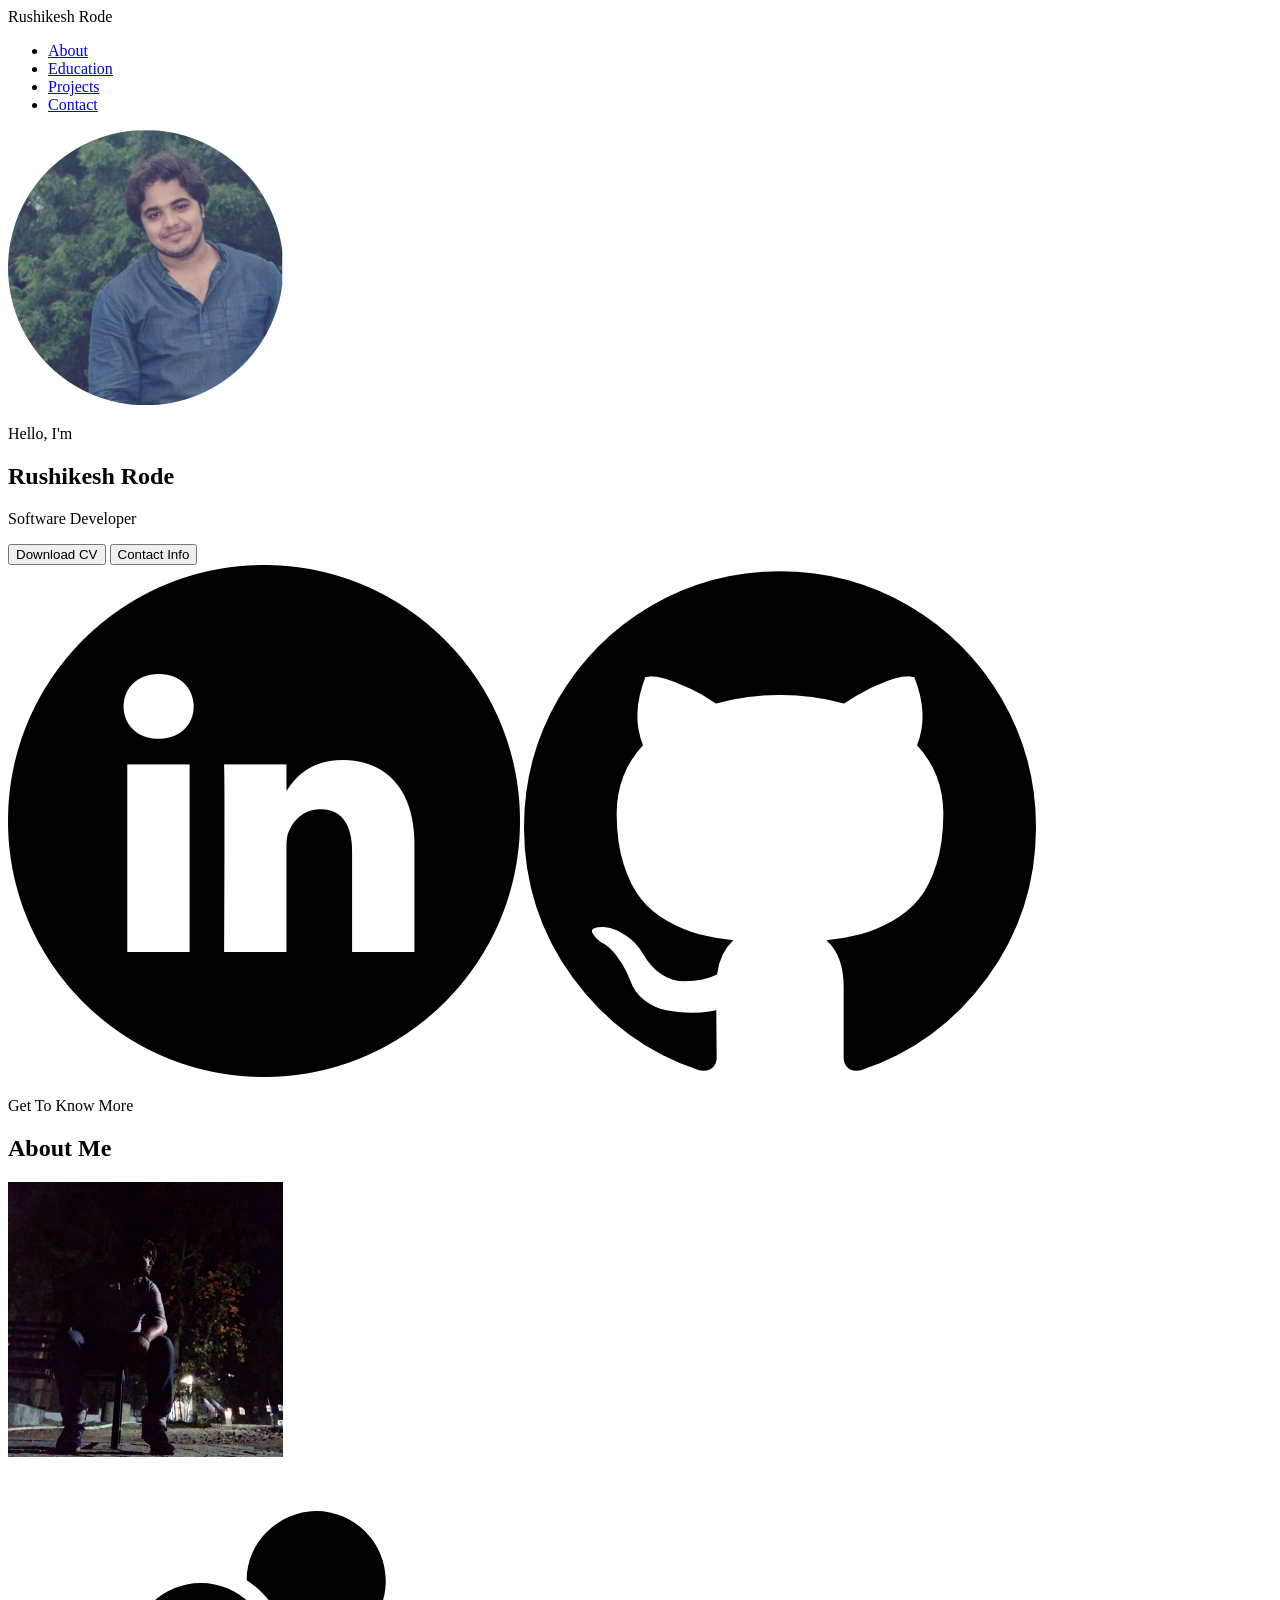
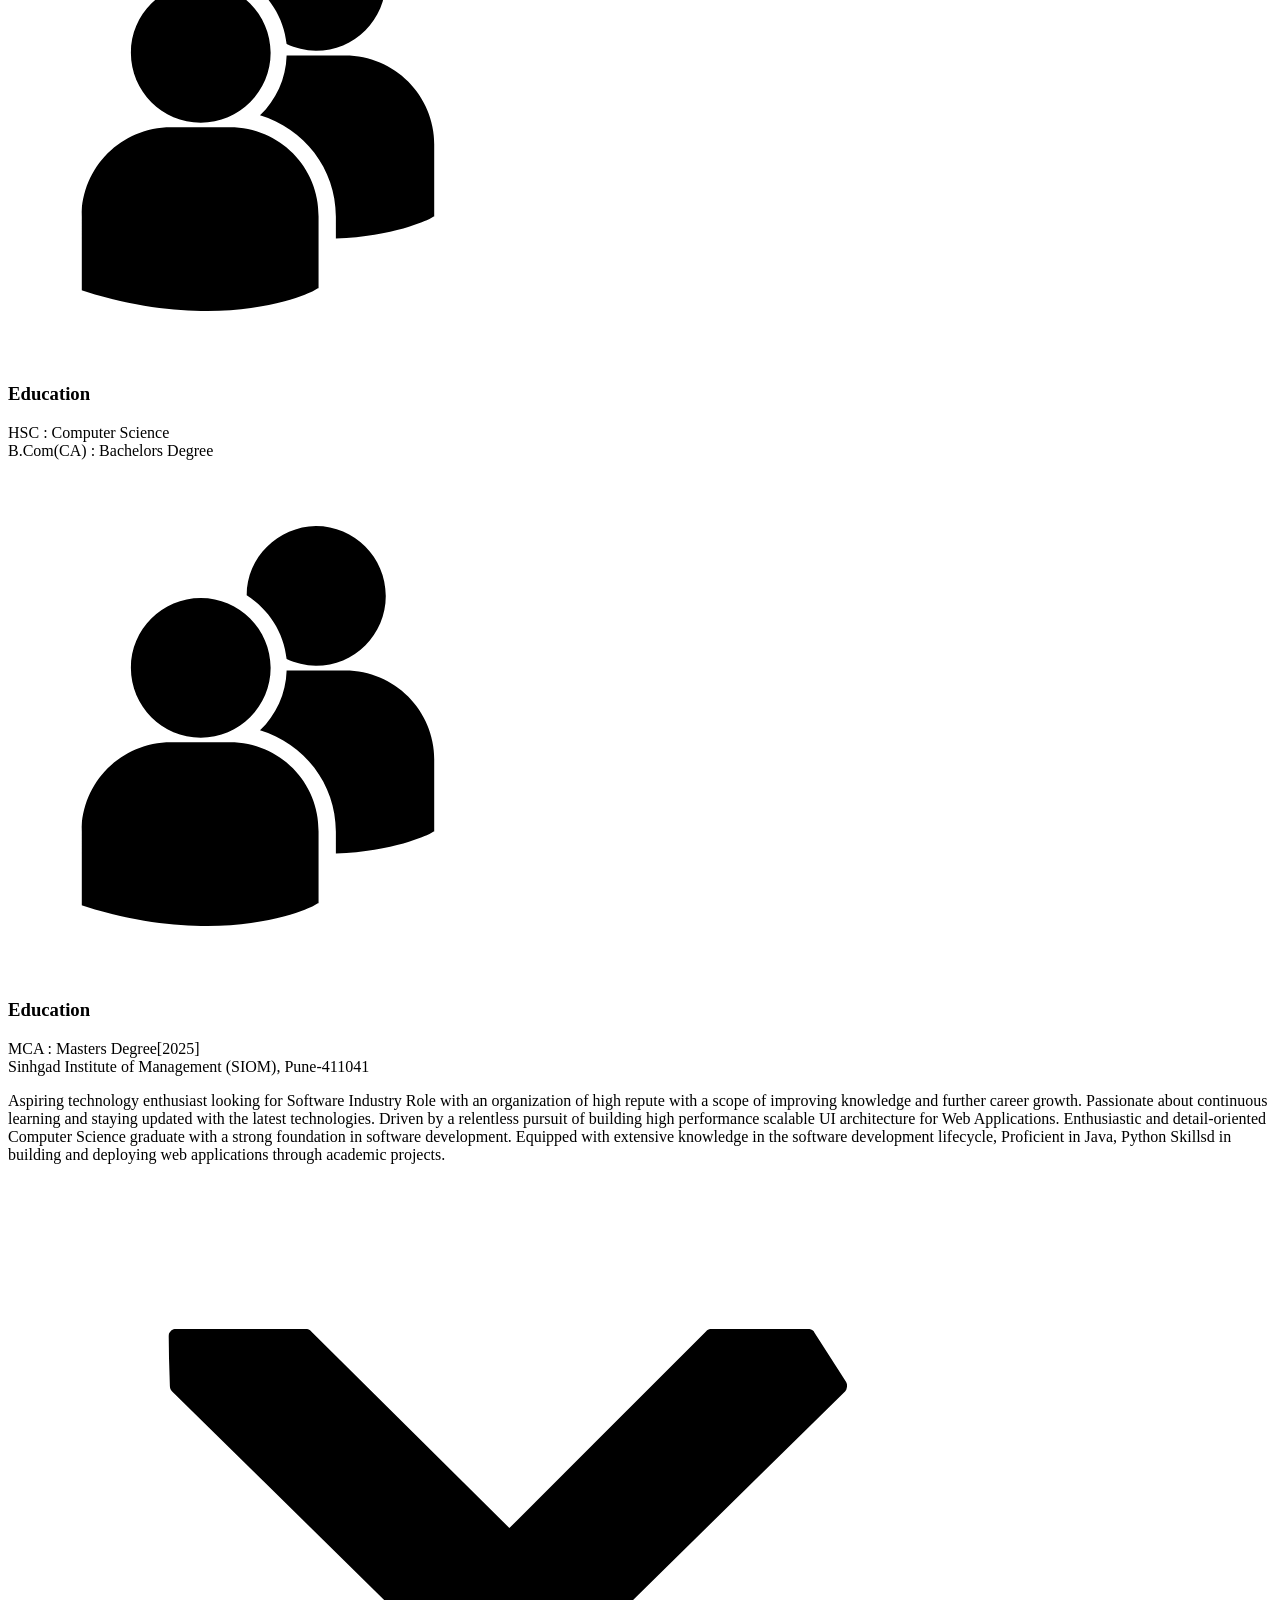
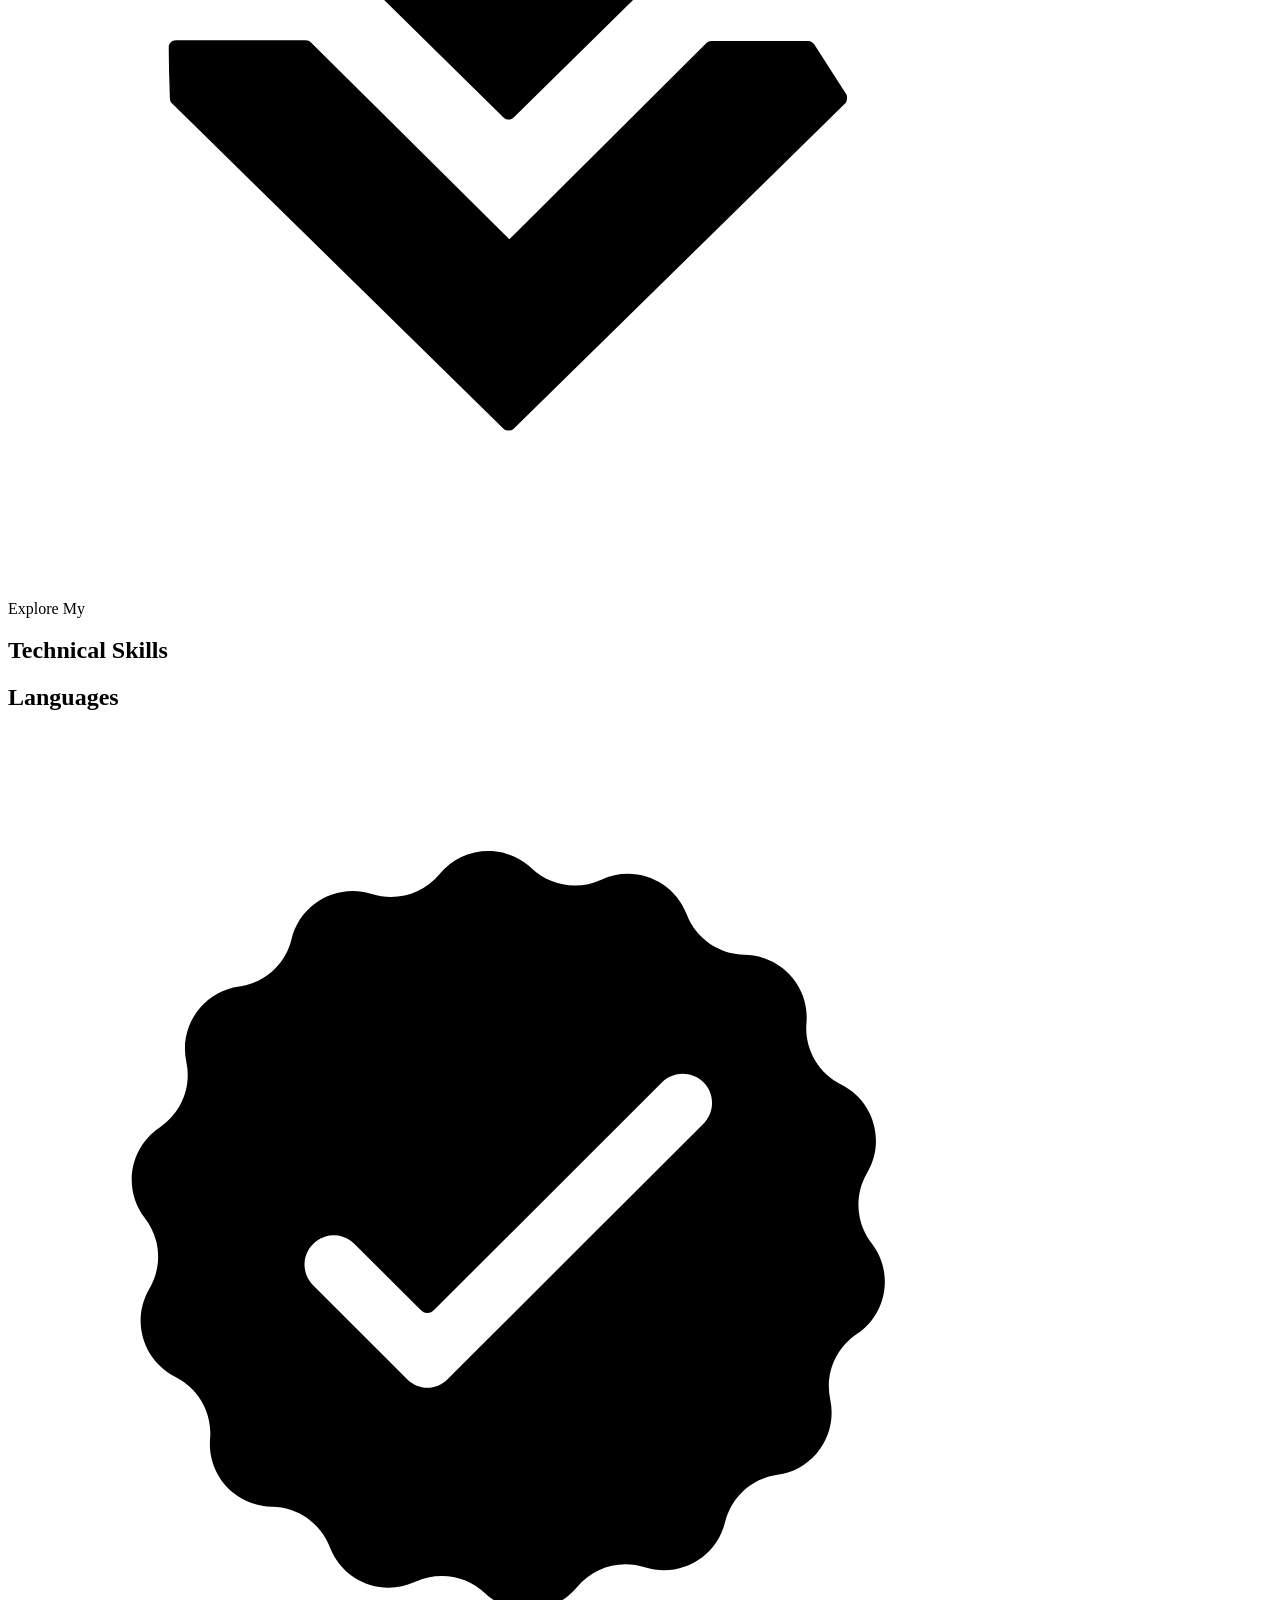
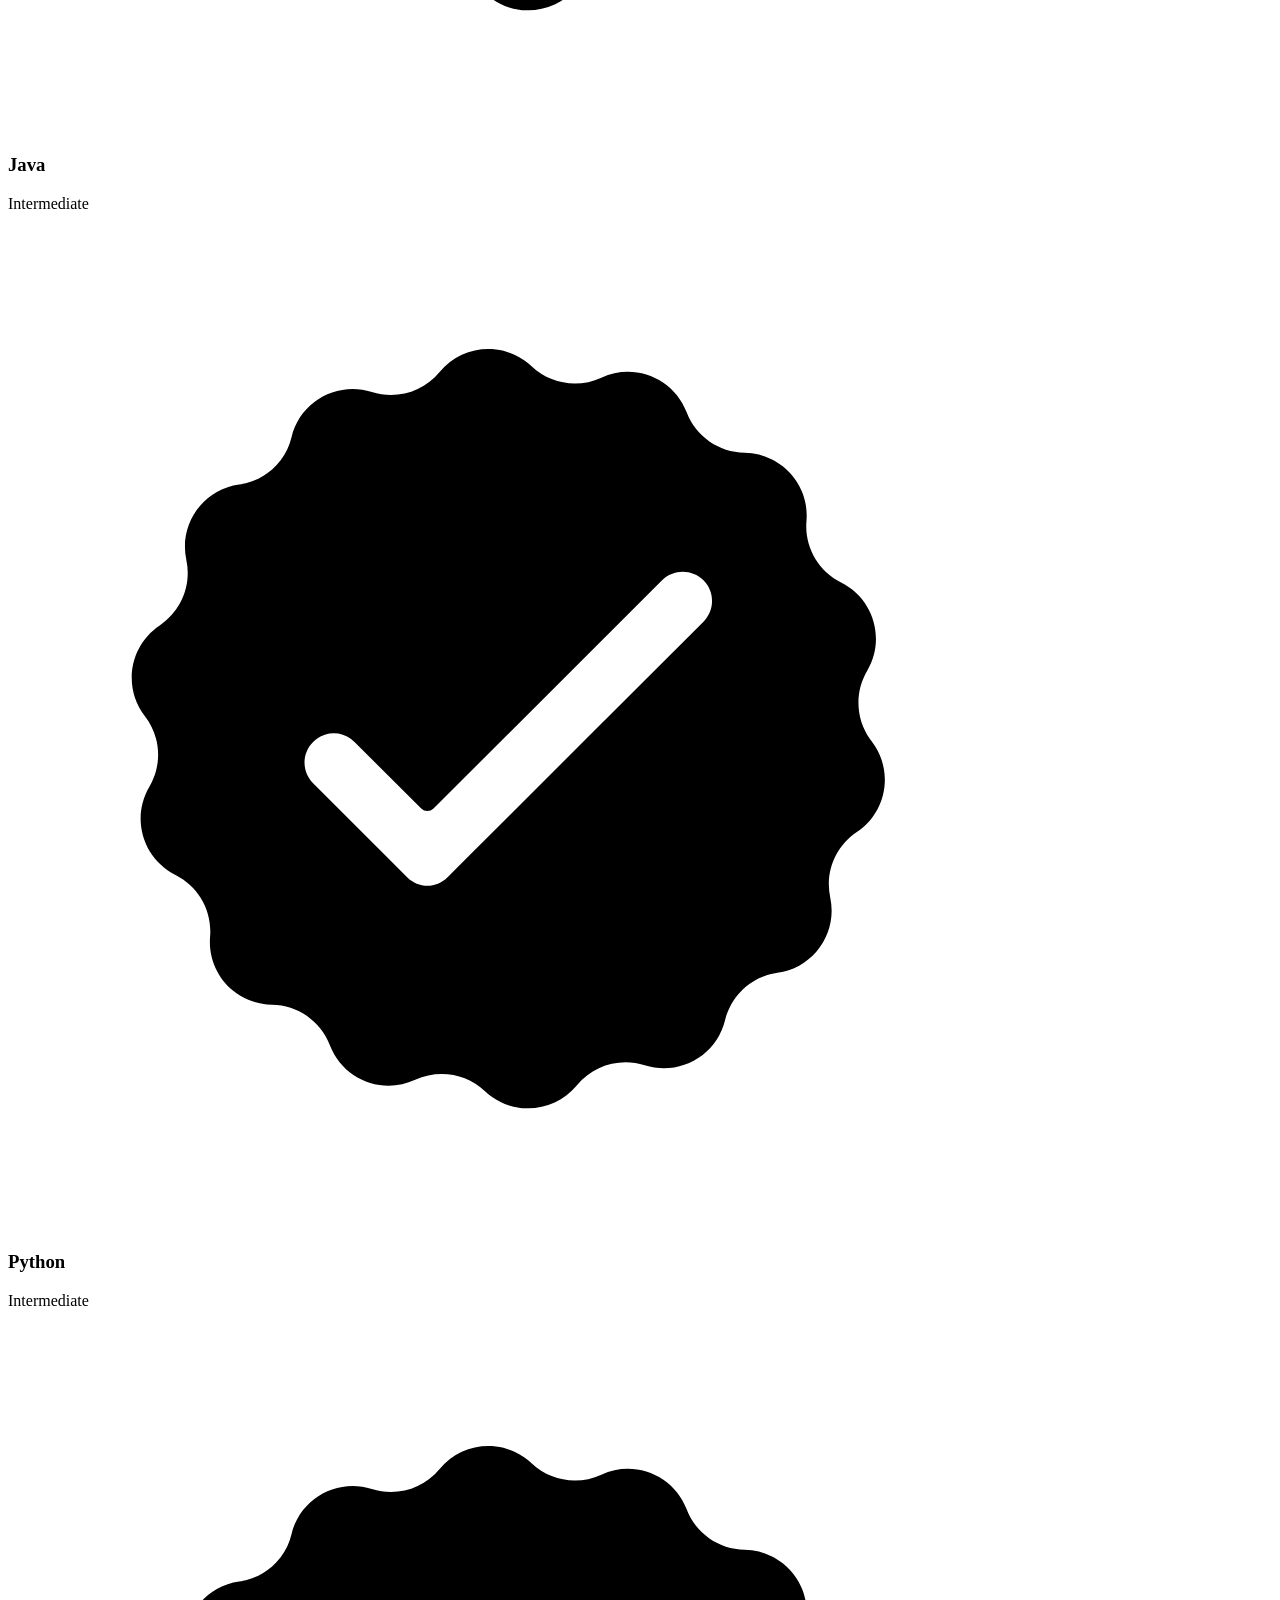
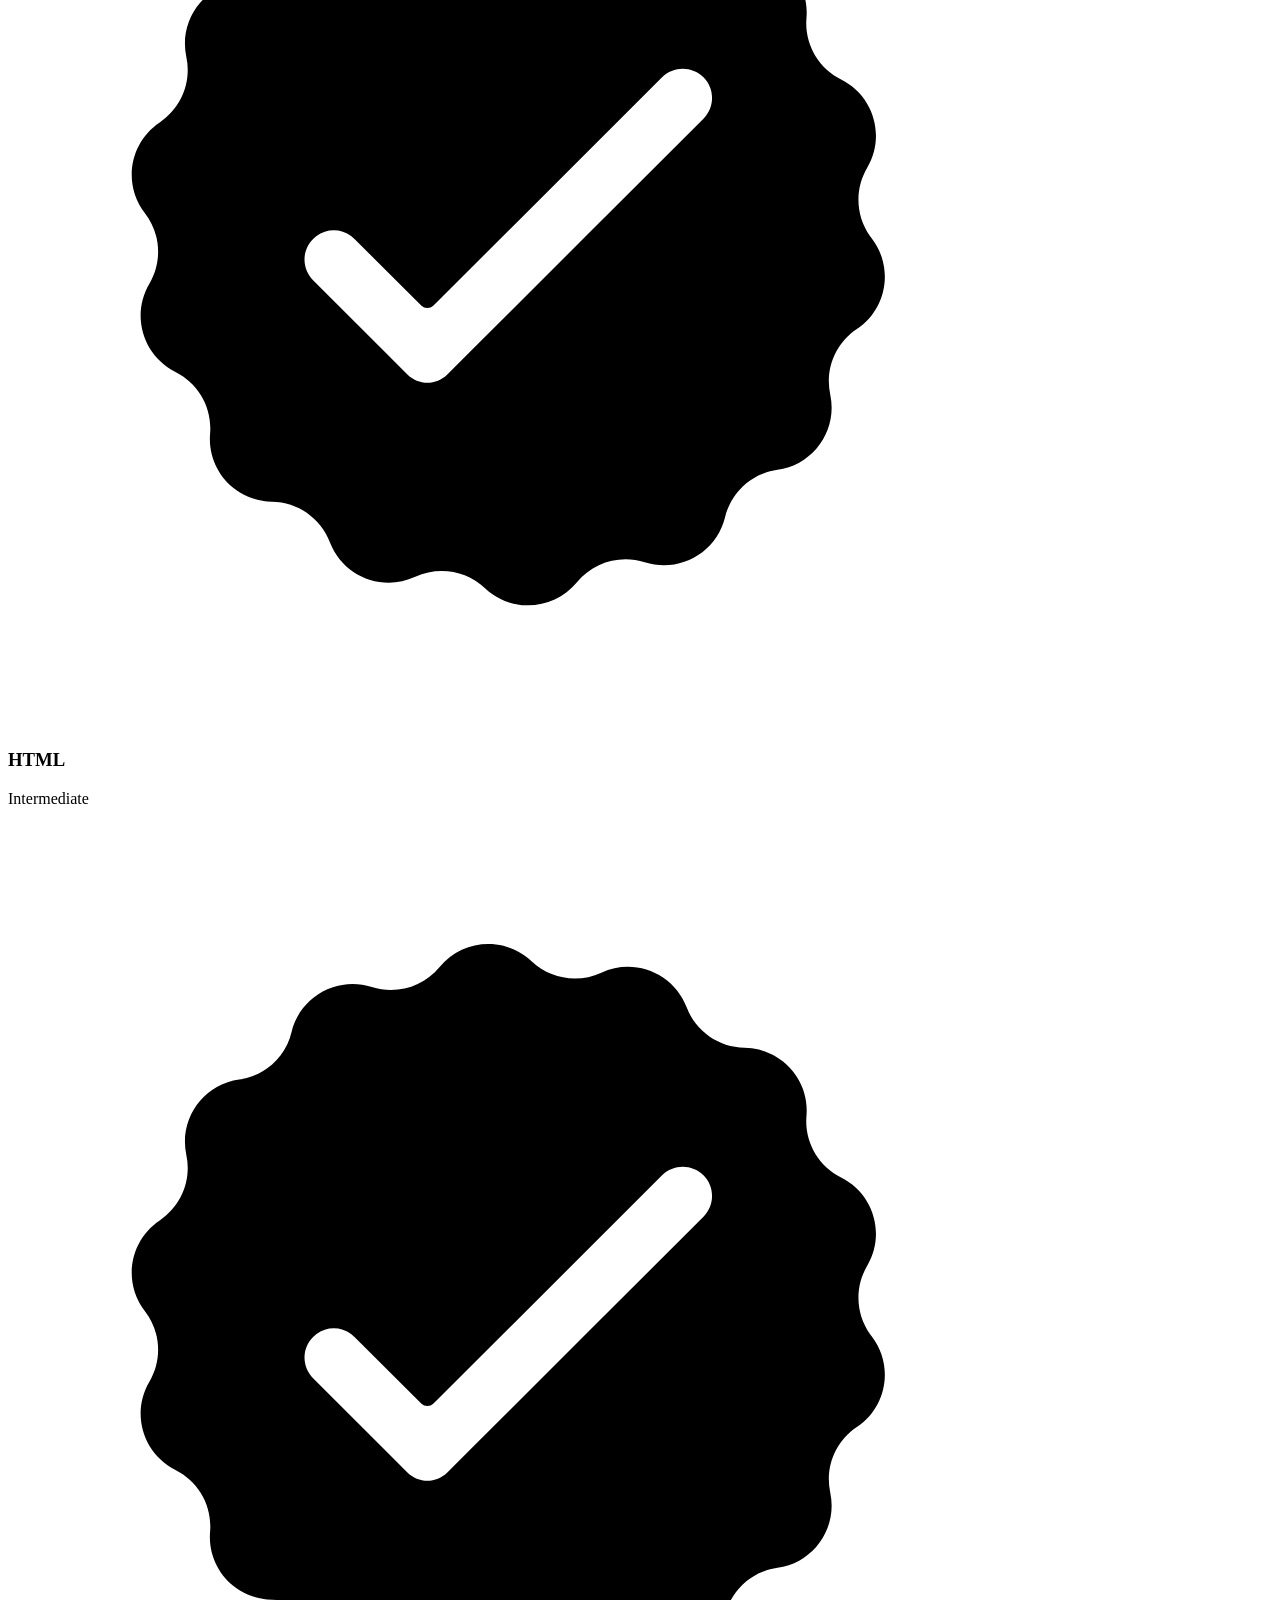
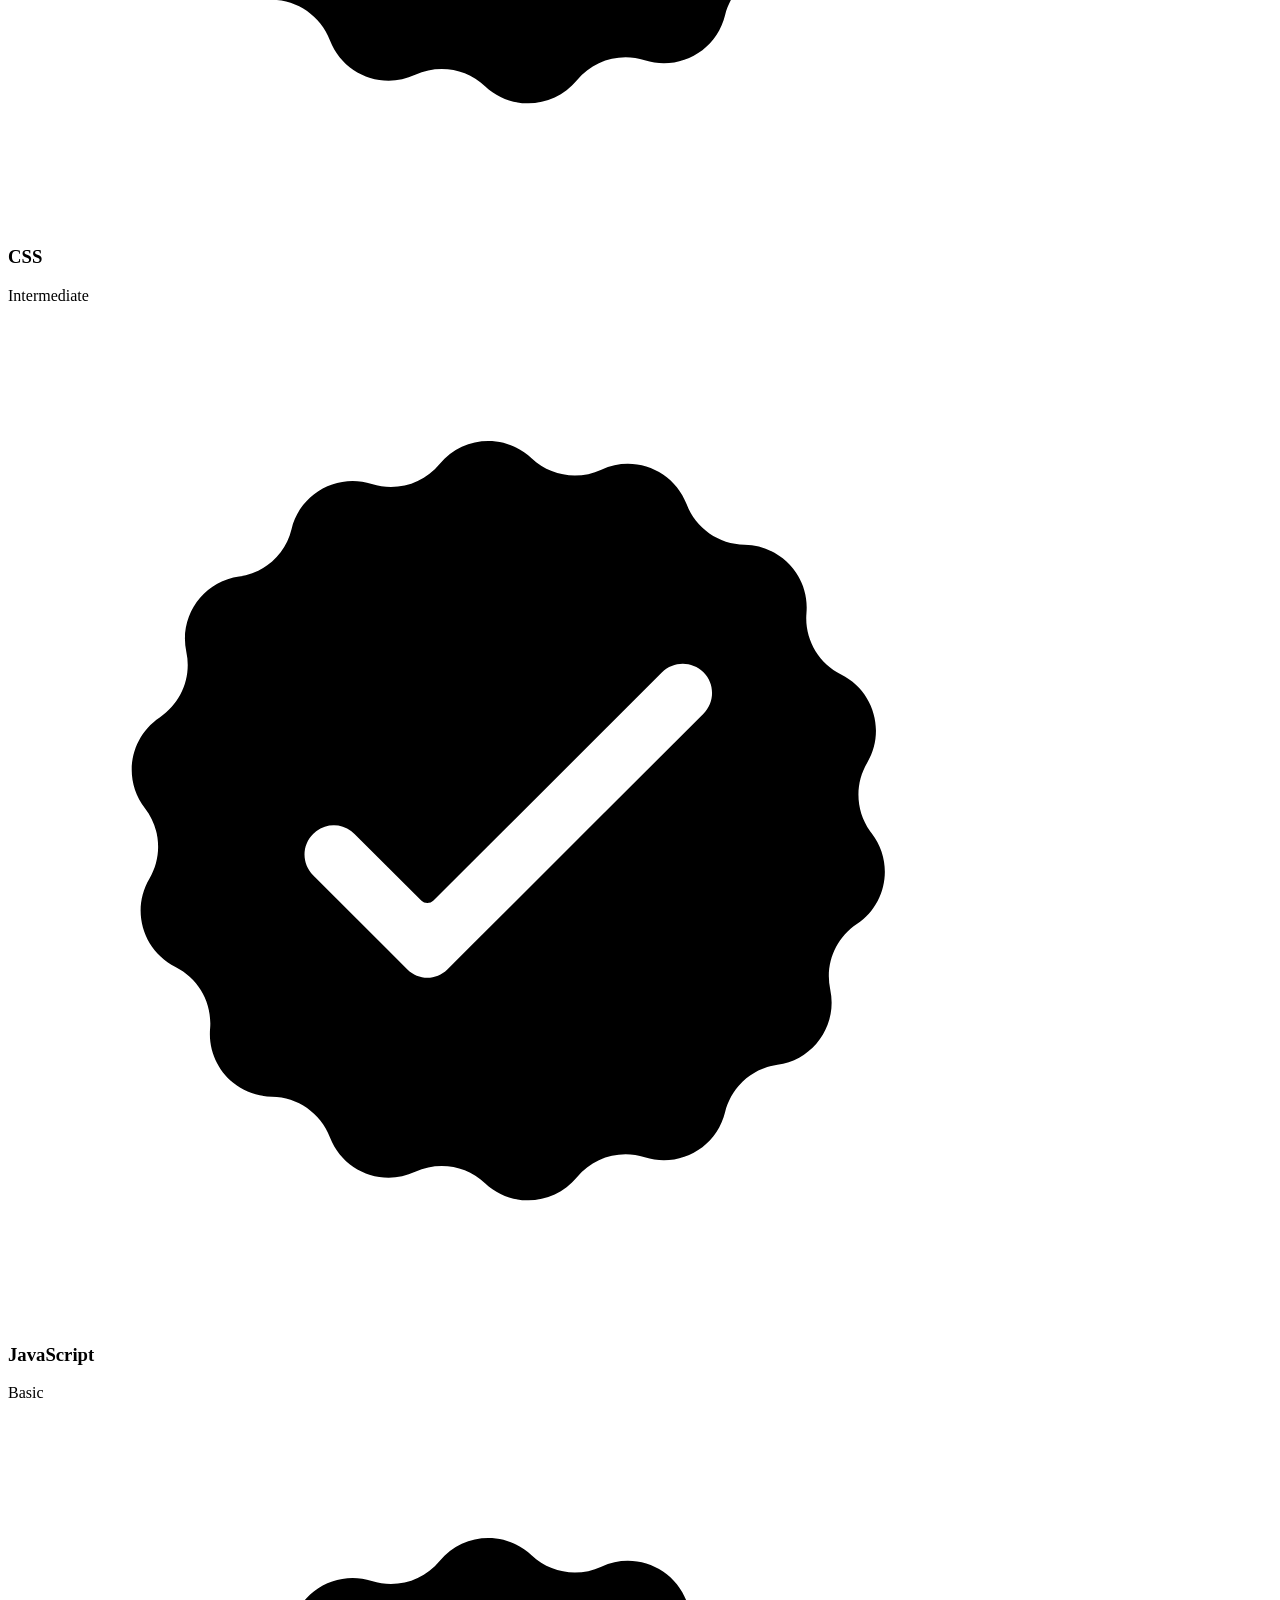
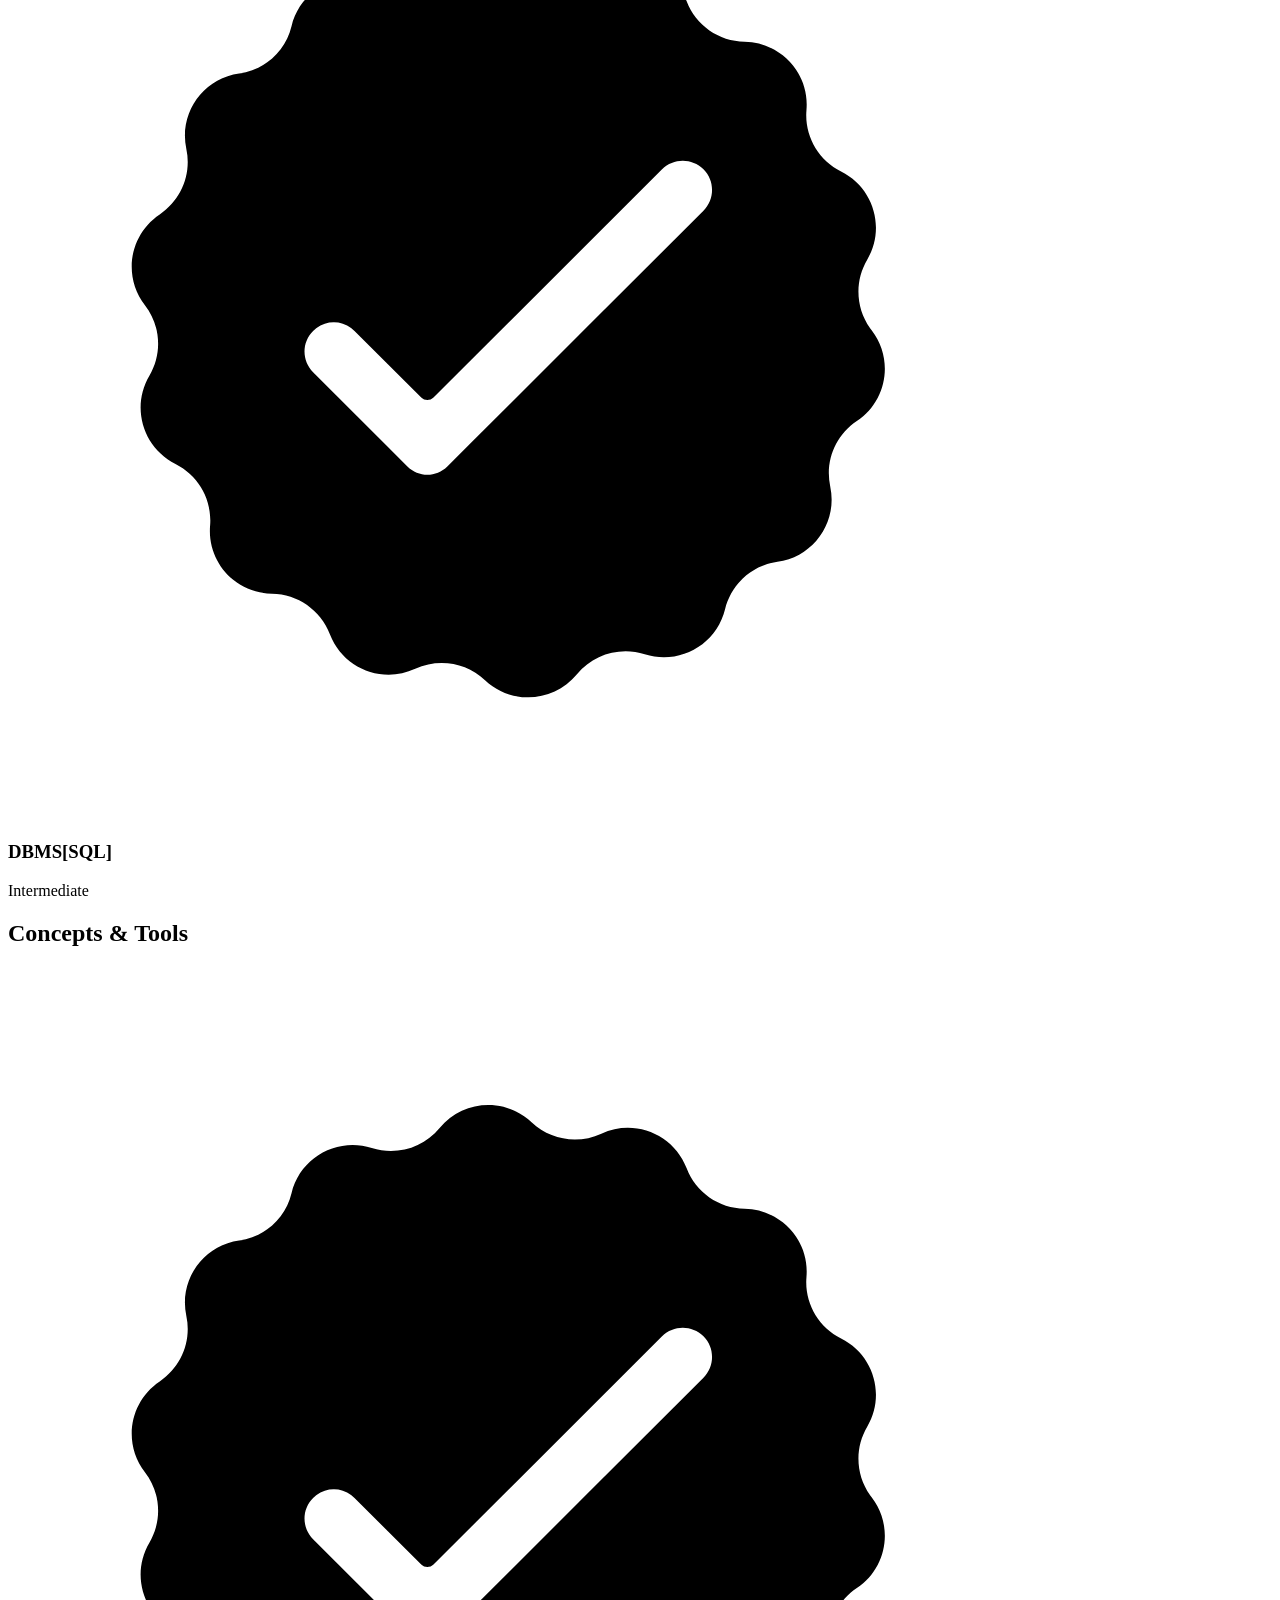
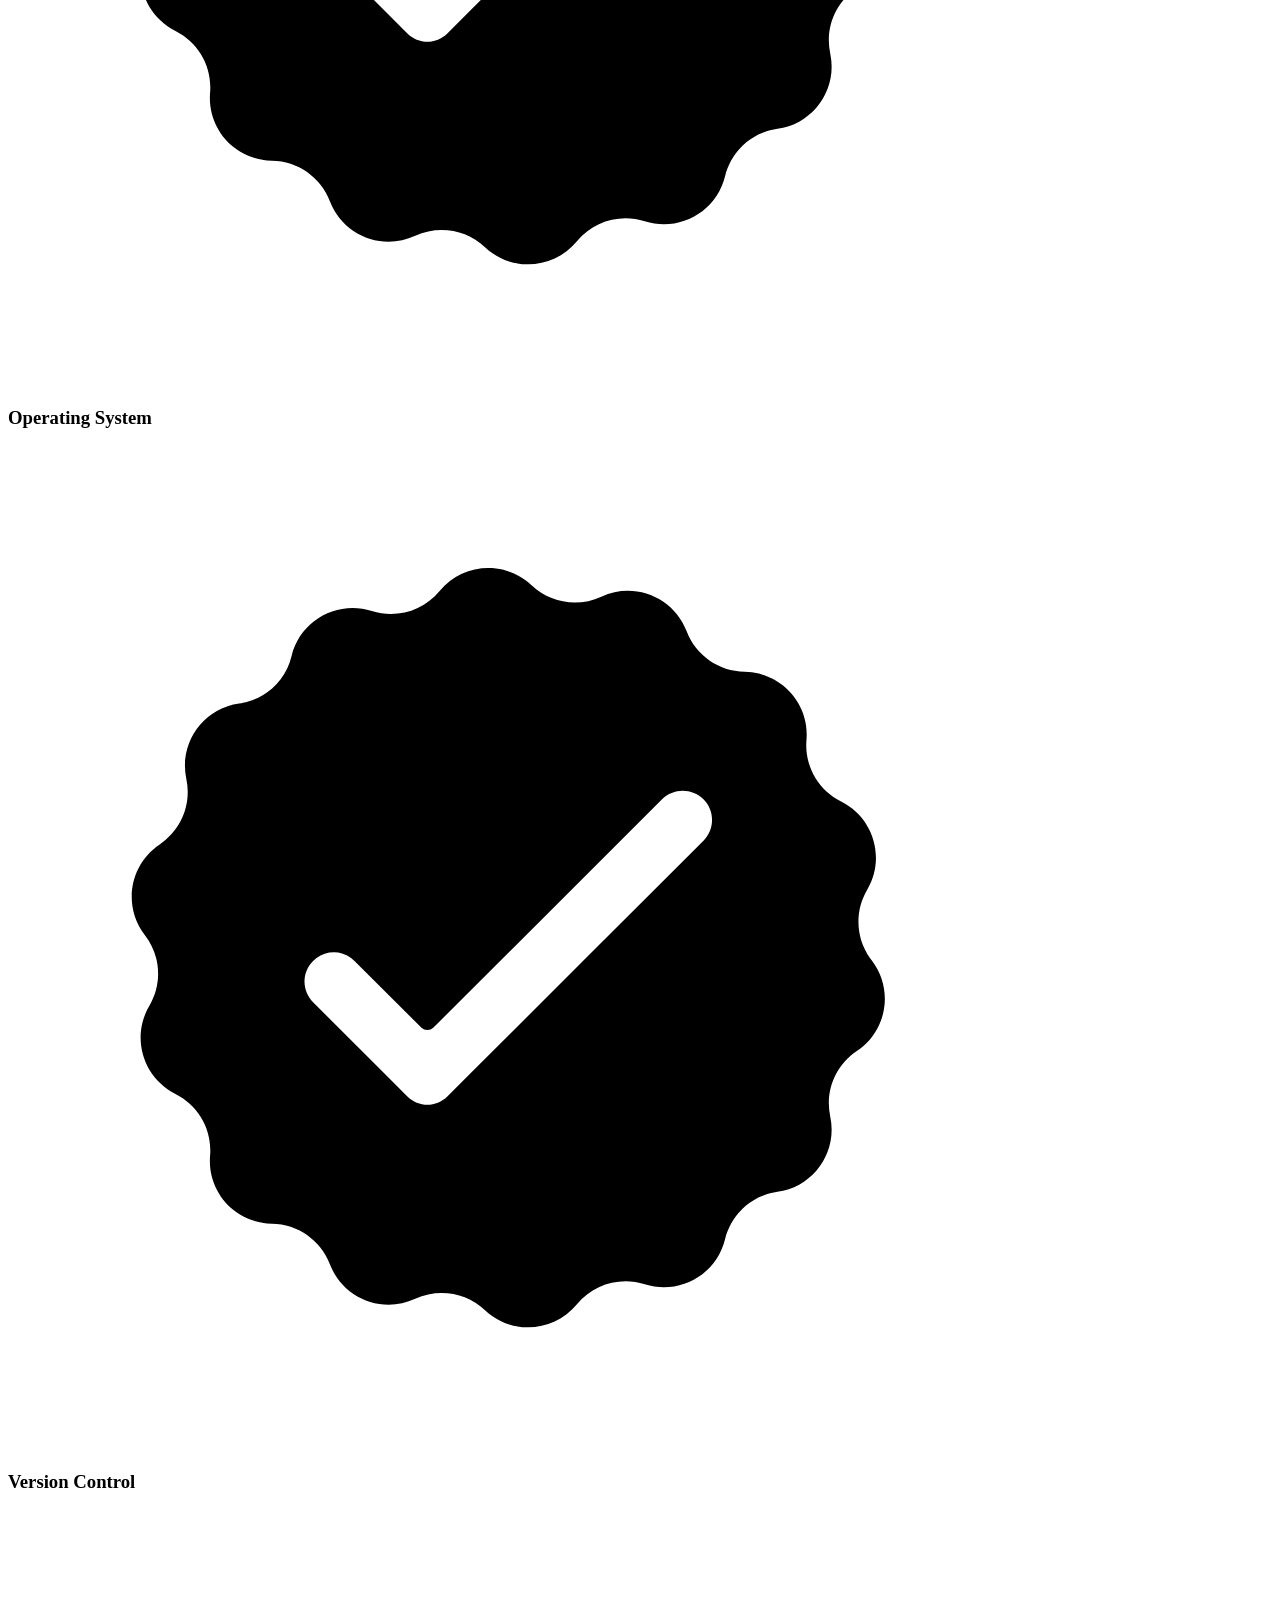
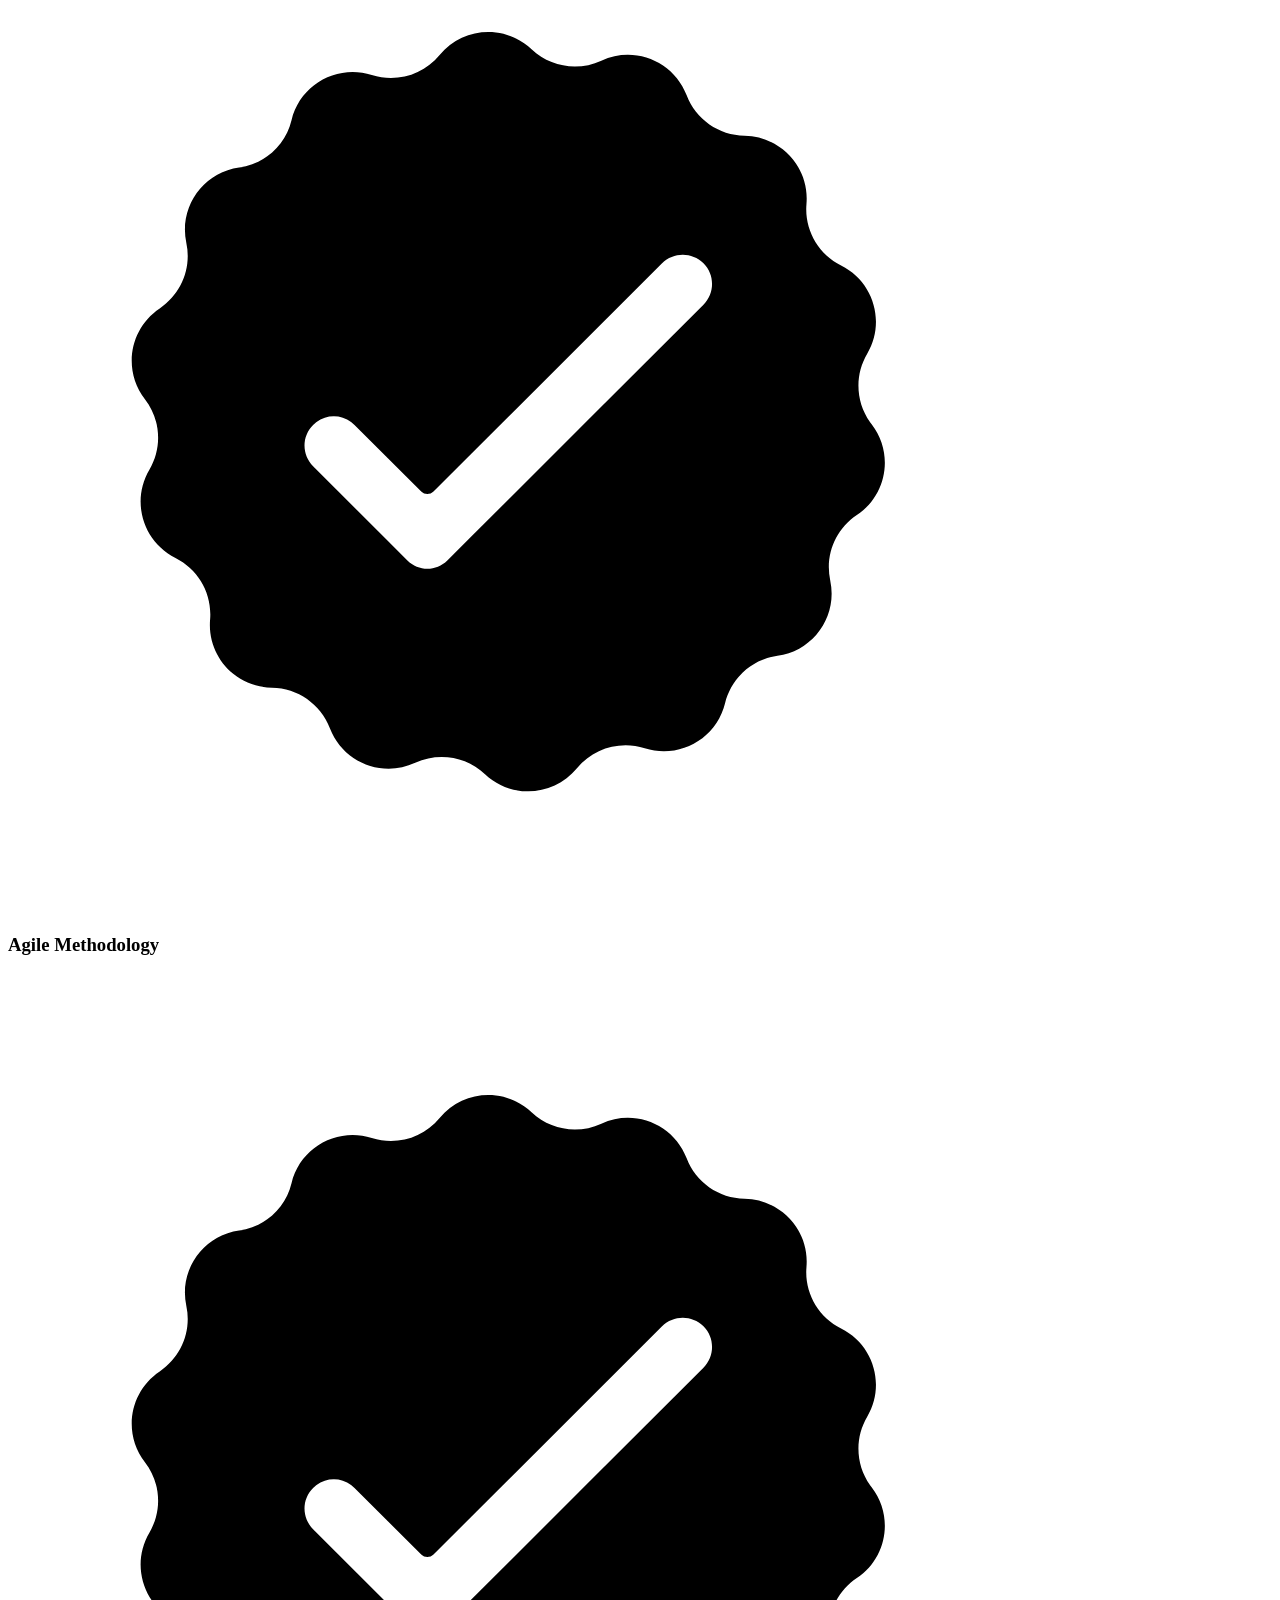
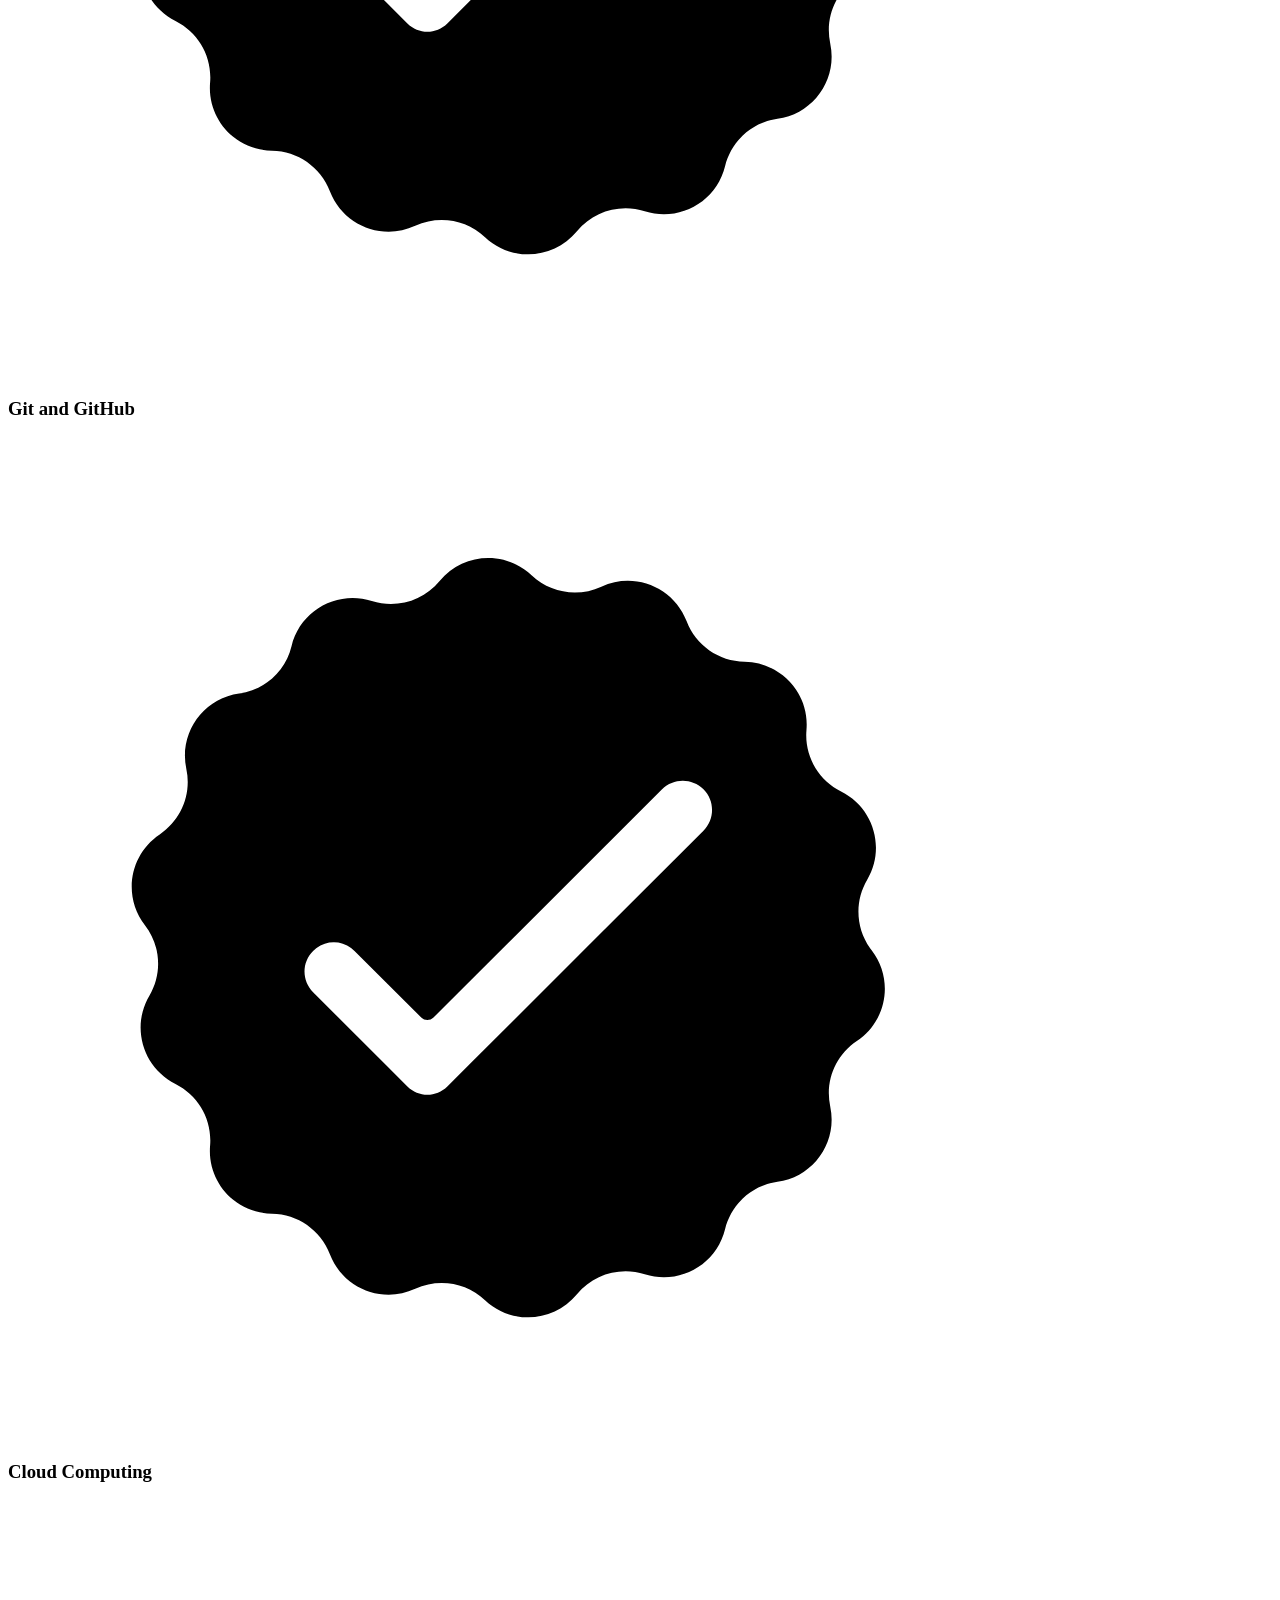
==== index.html @ add5434b "structure" ====
<!DOCTYPE html>
<html lang="en">

<head>

    <meta charset="UTF-8">
    <meta name="viewport" content="width=device-width, initial-scale=1.0">
    <title>Rushikesh Rode Portfolio</title>
    <link rel="stylesheet" href="style.css" />

</head>

<body>

    <!-- navbar -->

    <nav id="desktop-nav">
        <div class="logo">Rushikesh Rode</div>

        <div>
            <ul class="navbarlinks">
                <li><a href="#about">About</a></li>
                <li><a href="#skills">Education</a></li>
                <li><a href="#projects">Projects</a></li>
                <li><a href="#contact">Contact</a></li>
            </ul>
        </div>

    </nav>

    <!-- profile section -->

    <section id="profile">

        <div class="secpic">
            <img src="./assets/profile-pic.png" />
        </div>

        <div class="sectiontext">
            <p class="sectext1">Hello, I'm</p>
            <h1 class="title">Rushikesh Rode</h1>
            <p class="sectext2">Software Developer</p>

            <div class="button">
                <button class="btn buttonc2" onclick="window.open('./assets/RushikeshRode25.pdf')">
                    Download CV
                </button>
                <button class="btn buttonc1" onclick="location.href='./#contact'">
                    Contact Info
                </button>
            </div>

            <div id="socialicon">
                <img src="./assets/linkedin.png" alt="My LinkedIn profile" class="icon"
                    onclick="location.href='https://www.linkedin.com/in/rushikesh-rode-097572312?utm_source=share&utm_campaign=share_via&utm_content=profile&utm_medium=android_app'" />
                <img src="./assets/github.png" alt="My Github profile" class="icon"
                    onclick="location.href='https://github.com/rushikeshrode'" />
            </div>

        </div>

    </section>

    <!-- about me  -->

    <section id="about">
        <p class="sectext1">Get To Know More</p>
        <h1 class="title">About Me</h1>

        <div class="sectioncontains">

            <div class="secpic">
                <img src="./assets/about-pic.png" alt="Profile picture" class="aboutpic" />
            </div>

            <div class="abttext">

                <div class="aboutme">

                    <div class="details">
                        <img src="./assets/education.png" alt="Education icon" class="icon" />
                        <h3>Education</h3>
                        <p>HSC : Computer Science<br />B.Com(CA) : Bachelors Degree</p>
                    </div>

                    <div class="details">
                        <img src="./assets/education.png" alt="Education icon" class="icon" />
                        <h3>Education</h3>
                        <p>MCA : Masters Degree[2025]<br />Sinhgad Institute of Management (SIOM), Pune-411041</p>
                    </div>

                </div>

                <div class="text-container">
                    <p>
                        Aspiring technology enthusiast looking for Software Industry Role with an organization of high repute with a scope of
                        improving knowledge and further career growth. Passionate about continuous learning and staying updated with the latest
                        technologies.
                        Driven by a relentless pursuit of building high performance scalable UI architecture for Web Applications.
                        Enthusiastic and detail-oriented Computer Science graduate with a strong foundation in software development.
                        Equipped with extensive knowledge in the software development lifecycle, Proficient in Java, Python Skillsd in
                        building and deploying web applications through academic projects.
                    </p>
                </div>

            </div>

        </div>
        <img src="./assets/arrow.png" alt="Arrow icon" class="icon arrow" onclick="location.href='./#skills'" />
    </section>

    <!-- technical skills section -->

    <section id="skills">

        <p class="sectext1">Explore My</p>
        <h1 class="title">Technical Skills</h1>

        <div class="skills-details">

            <div class="aboutme">
                <div class="details">
                    <h2 class="skillstitle">Languages</h2>
                    <div class="article">

                        <article>
                            <img src="./assets/checkmark.png" alt="Skills icon" class="icon" />
                            <div>
                                <h3>Java</h3>
                                <p>Intermediate</p>
                            </div>
                        </article>

                        <article>
                            <img src="./assets/checkmark.png" alt="Skills icon" class="icon" />
                            <div>
                                <h3>Python</h3>
                                <p>Intermediate</p>
                            </div>
                        </article>

                        <article>
                            <img src="./assets/checkmark.png" alt="Skills icon" class="icon" />
                            <div>
                                <h3>HTML</h3>
                                <p>Intermediate</p>
                            </div>
                        </article>

                        <article>
                            <img src="./assets/checkmark.png" alt="Skills icon" class="icon" />
                            <div>
                                <h3>CSS</h3>
                                <p>Intermediate</p>
                            </div>
                        </article>

                        <article>
                            <img src="./assets/checkmark.png" alt="Skills icon" class="icon" />
                            <div>
                                <h3>JavaScript</h3>
                                <p>Basic</p>
                            </div>
                        </article>

                        <article>
                            <img src="./assets/checkmark.png" alt="Skills icon" class="icon" />
                            <div>
                                <h3>DBMS[SQL]</h3>
                                <p>Intermediate</p>
                            </div>
                        </article>

                    </div>
                </div>
                <div class="details">

                    <h2 class="skillstitle">Concepts & Tools</h2> <br>
                    <div class="article">

                        <article>
                            <img src="./assets/checkmark.png" alt="Skills icon" class="icon" />
                            <div>
                                <h3>Operating  System</h3>
                                <!-- <p>Basic</p> -->
                            </div>
                        </article>

                        <article>
                            <img src="./assets/checkmark.png" alt="Skills icon" class="icon" />
                            <div>
                                <h3>Version  Control</h3>
                                <!-- <p>Intermediate</p> -->
                            </div>
                        </article>

                        <article>
                            <img src="./assets/checkmark.png" alt="Skills icon" class="icon" />
                            <div>
                                <h3>Agile  Methodology</h3>
                                <!-- <p>Intermediate</p> -->
                            </div>
                        </article>

                        <article>
                            <img src="./assets/checkmark.png" alt="Skills icon" class="icon" />
                            <div>
                                <h3>Git and GitHub</h3>
                                <!-- <p>Intermediate</p> -->
                            </div>
                        </article>

                        <article>
                            <img src="./assets/checkmark.png" alt="Skills icon" class="icon" />
                            <div>
                                <h3>Cloud Computing</h3>
                                <!-- <p>Intermediate</p> -->
                            </div>
                        </article>

                        <article>
                            <img src="./assets/checkmark.png" alt="Skills icon" class="icon" />
                            <div>
                                <h3>MS Office & IDE's</h3>
                                <!-- <p>Intermediate</p> -->
                            </div>
                        </article>

                    </div>
                </div>
            </div>
        </div>

        <img src="./assets/arrow.png" alt="Arrow icon" class="icon arrow" onclick="location.href='./#projects'" />

    </section>

    <!-- projects sections -->

    <section id="projects">

        <p class="sectext1">Browse My Recent</p>
        <h1 class="title">Projects</h1>

        <div class="skills-details">

            <div class="aboutme">

                <div class="details ccolor">
                    <div class="article">
                        <img src="./assets/project-1.png" alt="Project 1" class="pimg" />
                    </div>
                    <h2 class="skillstitle ptitle">HalfGrade Quiz</h2>
                    <div class="button">
                        <button class="btn buttonc2 pbtn" onclick="location.href='https://github.com/'">
                            Github
                        </button>
                        <button class="btn buttonc2 pbtn" onclick="location.href='https://github.com/'">
                            Live Demo Upcoming
                        </button>
                    </div>
                </div>
                
                <div class="details ccolor">
                    <div class="article">
                        <img src="./assets/project-2.png" alt="Project 2" class="pimg" />
                    </div>
                    <h2 class="skillstitle ptitle">Online Ticket Reservation</h2>
                    <div class="button">
                        <button class="btn buttonc2 pbtn" onclick="location.href='https://github.com/'">
                            Github
                        </button>
                        <button class="btn buttonc2 pbtn" onclick="location.href='https://github.com/'">
                            Live Demo Upcoming
                        </button>
                    </div>
                </div>

                <div class="details ccolor">
                    <div class="article">
                        <img src="./assets/project-3.png" alt="Project 3" class="pimg" />
                    </div>
                    <h2 class="skillstitle ptitle">FeedCart.in</h2>
                    <div class="button">
                        <button class="btn buttonc2 pbtn" onclick="location.href='https://github.com/'">
                            Github
                        </button>
                        <button class="btn buttonc2 pbtn" onclick="location.href='https://github.com/'">
                            Live Demo Upcoming
                        </button>
                    </div>
                </div>

            </div>
        </div>
        <img src="./assets/arrow.png" alt="Arrow icon" class="icon arrow" onclick="location.href='./#contact'" />
    </section>

    <!-- contact me section -->
    
    <section id="contact">
    
        <p class="sectext1">Get in Touch</p>
        <h1 class="title">Contact Me</h1>
    
        <div class="contact-me">
    
            <div class="cinfo">
                <img src="./assets/email.png" alt="Email icon" class="icon contact-icon email-icon" />
                <p><a href="mailto:rushikeshrode01@gmail.com">rushikeshrode01@gmail.com</a></p>
            </div>
    
            <div class="cinfo">
                <img src="./assets/linkedin.png" alt="LinkedIn icon" class="icon contact-icon" />
                <p><a href="https://www.linkedin.com/in/rushikesh-rode-097572312?utm_source=share&utm_campaign=share_via&utm_content=profile&utm_medium=android_app">LinkedIn</a></p>
            </div>
    
        </div>
    
    </section>
    
    <footer>
        <nav>
            <!-- <div class="nav-links-container"> -->
            <div>
                <ul class="navbarlinks">
                    <li><a href="#about">About</a></li>
                    <li><a href="#skills">Education</a></li>
                    <li><a href="#projects">Projects</a></li>
                    <li><a href="#contact">Contact</a></li>
                </ul>
            </div>
        </nav>
    
        <p>Copyright &#169; 2024 Rushikesh Rode. All Rights Reserved.</p>
    
    </footer>
    
    <script src="script.js"></script>
    
</body>
</html>
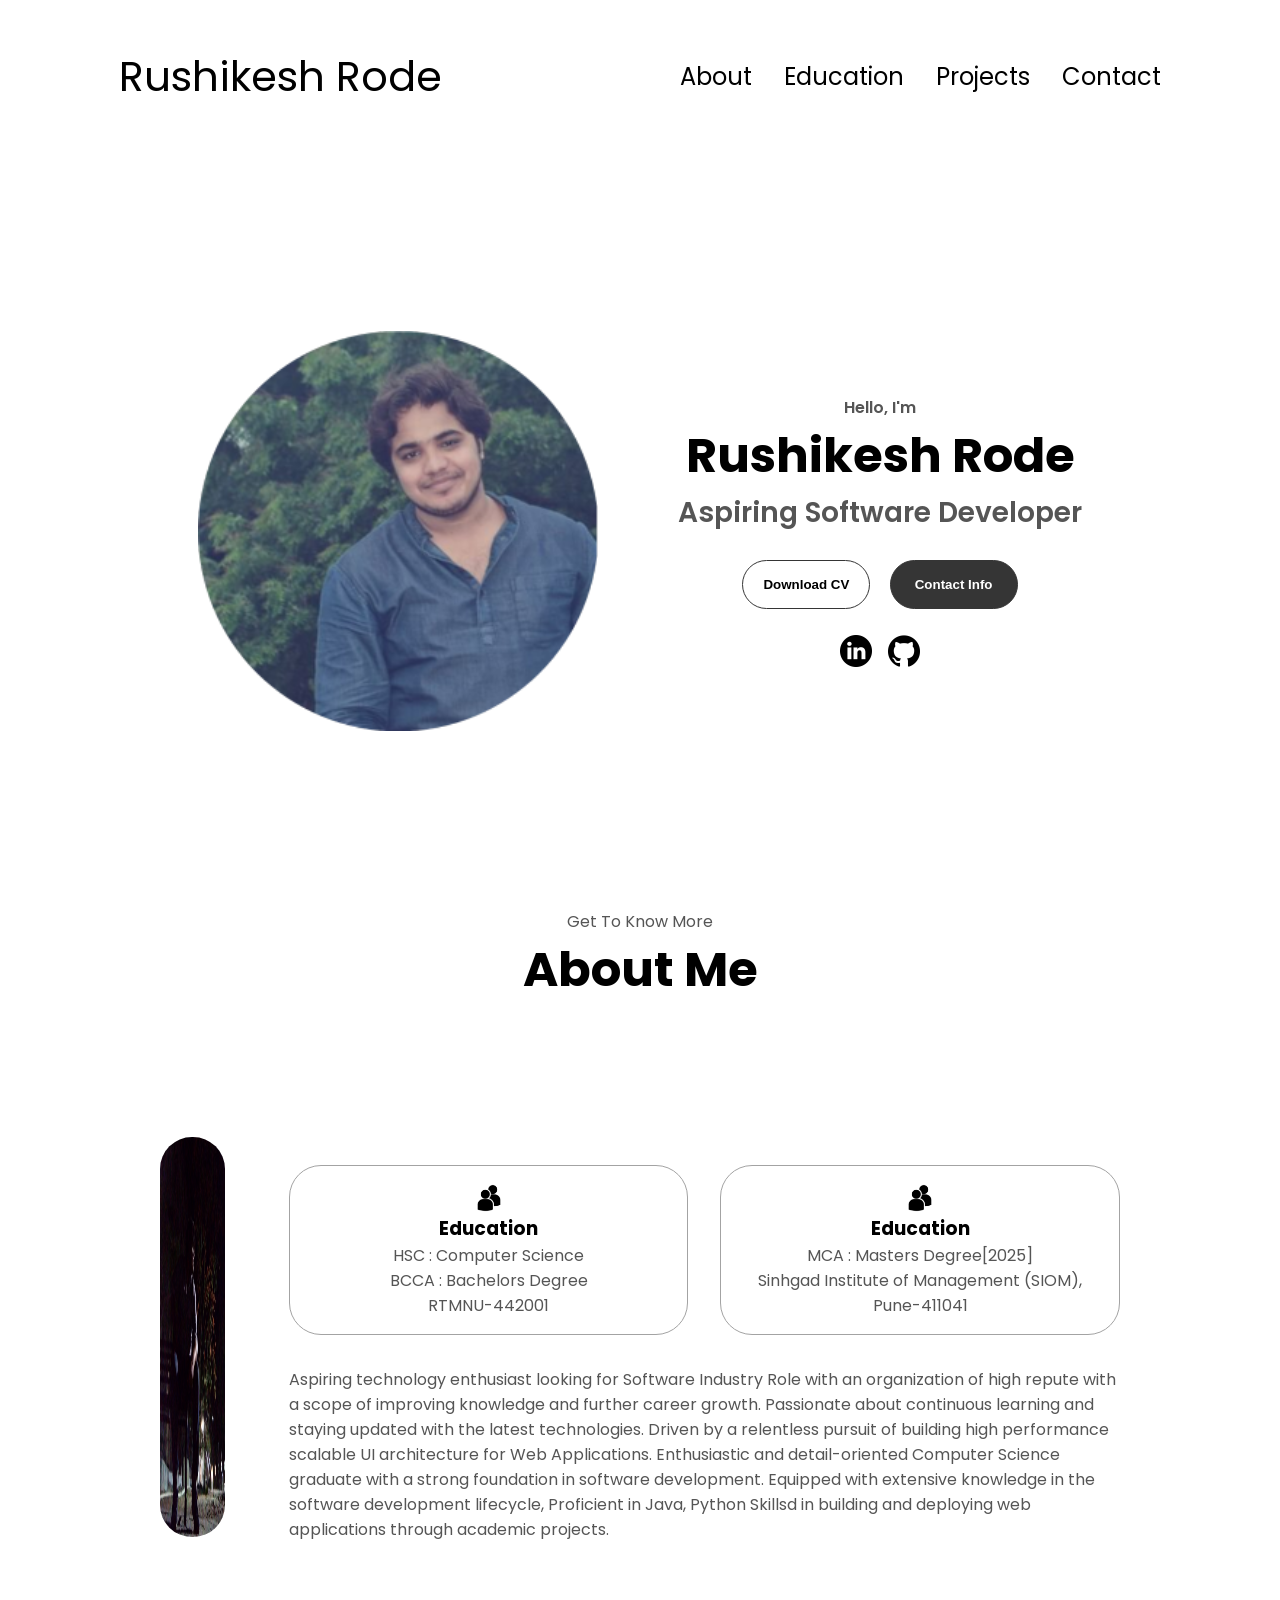
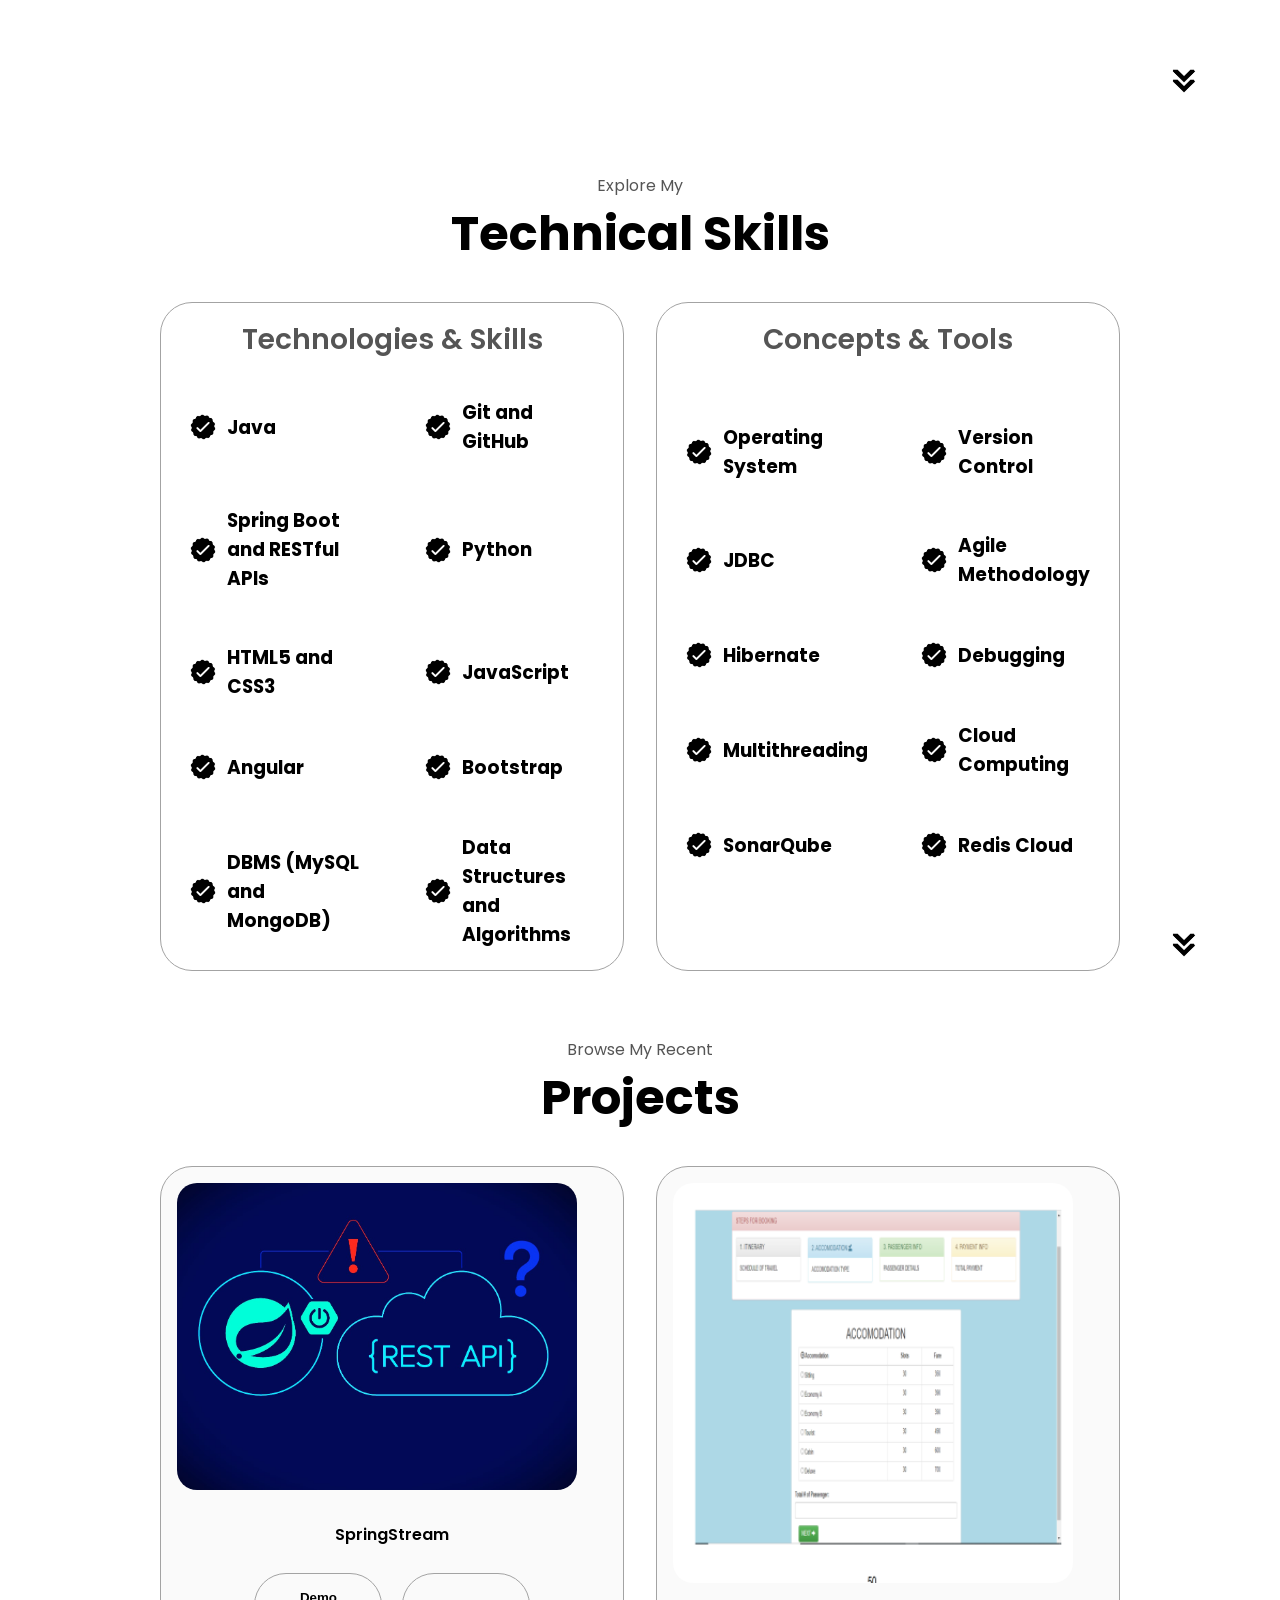
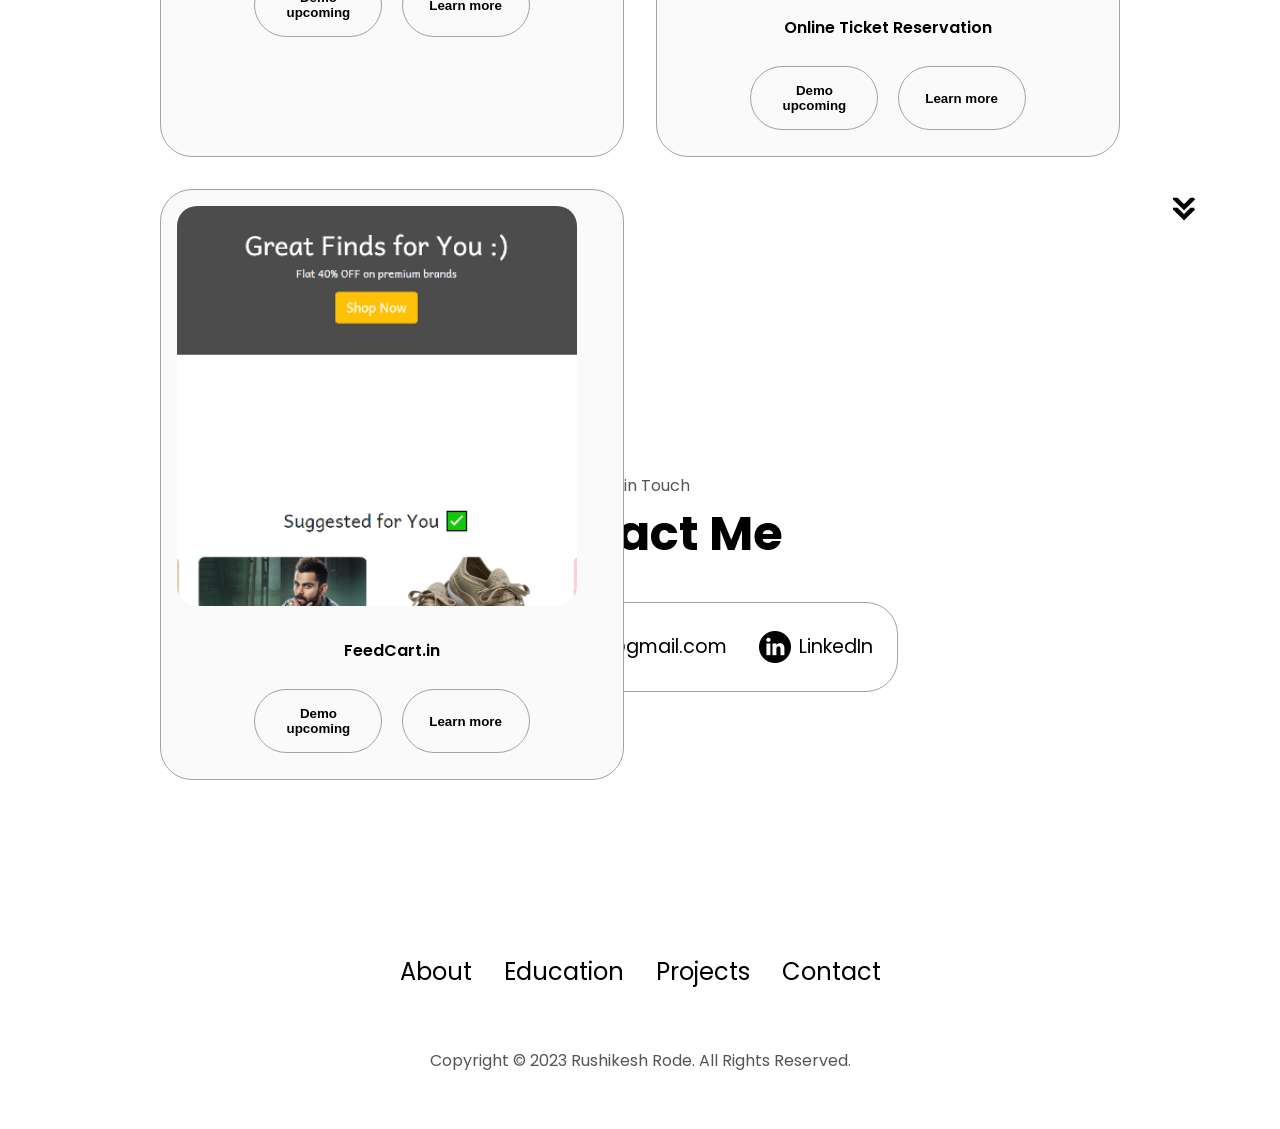
==== commit 78ab7aed: "updated info, index & css" ====
--- a/index.html
+++ b/index.html
@@ -5,6 +5,7 @@
 
     <meta charset="UTF-8">
     <meta name="viewport" content="width=device-width, initial-scale=1.0">
+    <link rel="icon" type="image/png" href="favicon.png">
     <title>Rushikesh Rode Portfolio</title>
     <link rel="stylesheet" href="style.css" />
 
@@ -39,10 +40,10 @@
         <div class="sectiontext">
             <p class="sectext1">Hello, I'm</p>
             <h1 class="title">Rushikesh Rode</h1>
-            <p class="sectext2">Software Developer</p>
+            <p class="sectext2">Aspiring Software Developer</p>
 
             <div class="button">
-                <button class="btn buttonc2" onclick="window.open('./assets/RushikeshRode25.pdf')">
+                <button class="btn buttonc2" onclick="window.open('./assets/Rushikesh-Rode-25.pdf')">
                     Download CV
                 </button>
                 <button class="btn buttonc1" onclick="location.href='./#contact'">
@@ -80,7 +81,7 @@
                     <div class="details">
                         <img src="./assets/education.png" alt="Education icon" class="icon" />
                         <h3>Education</h3>
-                        <p>HSC : Computer Science<br />B.Com(CA) : Bachelors Degree</p>
+                        <p>HSC : Computer Science<br />BCCA : Bachelors Degree <br> RTMNU-442001</p>
                     </div>
 
                     <div class="details">
@@ -120,14 +121,30 @@
 
             <div class="aboutme">
                 <div class="details">
-                    <h2 class="skillstitle">Languages</h2>
+                    <h2 class="skillstitle">Technologies & Skills</h2>
                     <div class="article">
 
                         <article>
                             <img src="./assets/checkmark.png" alt="Skills icon" class="icon" />
                             <div>
                                 <h3>Java</h3>
-                                <p>Intermediate</p>
+                                <!-- <p>Intermediate</p> -->
+                            </div>
+                        </article>
+
+                        <article>
+                            <img src="./assets/checkmark.png" alt="Skills icon" class="icon" />
+                            <div>
+                                <h3>Git and GitHub</h3>
+                                <!-- <p>Intermediate</p> -->
+                            </div>
+                        </article>
+
+                        <article>
+                            <img src="./assets/checkmark.png" alt="Skills icon" class="icon" />
+                            <div>
+                                <h3>Spring Boot and RESTful APIs</h3>
+                                <!-- <p>Intermediate</p> -->
                             </div>
                         </article>
 
@@ -135,23 +152,15 @@
                             <img src="./assets/checkmark.png" alt="Skills icon" class="icon" />
                             <div>
                                 <h3>Python</h3>
-                                <p>Intermediate</p>
-                            </div>
-                        </article>
-
-                        <article>
-                            <img src="./assets/checkmark.png" alt="Skills icon" class="icon" />
-                            <div>
-                                <h3>HTML</h3>
-                                <p>Intermediate</p>
-                            </div>
-                        </article>
-
-                        <article>
-                            <img src="./assets/checkmark.png" alt="Skills icon" class="icon" />
-                            <div>
-                                <h3>CSS</h3>
-                                <p>Intermediate</p>
+                                <!-- <p>Intermediate</p> -->
+                            </div>
+                        </article>
+
+                        <article>
+                            <img src="./assets/checkmark.png" alt="Skills icon" class="icon" />
+                            <div>
+                                <h3>HTML5 and CSS3</h3>
+                                <!-- <p>Intermediate</p> -->
                             </div>
                         </article>
 
@@ -159,17 +168,41 @@
                             <img src="./assets/checkmark.png" alt="Skills icon" class="icon" />
                             <div>
                                 <h3>JavaScript</h3>
-                                <p>Basic</p>
-                            </div>
-                        </article>
-
-                        <article>
-                            <img src="./assets/checkmark.png" alt="Skills icon" class="icon" />
-                            <div>
-                                <h3>DBMS[SQL]</h3>
-                                <p>Intermediate</p>
-                            </div>
-                        </article>
+                                <!-- <p>Intermediate</p> -->
+                            </div>
+                        </article>
+
+                        <article>
+                            <img src="./assets/checkmark.png" alt="Skills icon" class="icon" />
+                            <div>
+                                <h3>Angular</h3>
+                                <!-- <p>Basic</p> -->
+                            </div>
+                        </article>
+
+                        <article>
+                            <img src="./assets/checkmark.png" alt="Skills icon" class="icon" />
+                            <div>
+                                <h3>Bootstrap</h3>
+                                <!-- <p>Intermediate</p> -->
+                            </div>
+                        </article>
+
+                        <article>
+                            <img src="./assets/checkmark.png" alt="Skills icon" class="icon" />
+                            <div>
+                                <h3>DBMS (MySQL and MongoDB)</h3>
+                                <!-- <p>Intermediate</p> -->
+                            </div>
+                        </article>
+
+                        <article>
+                            <img src="./assets/checkmark.png" alt="Skills icon" class="icon" />
+                            <div>
+                                <h3>Data Structures and Algorithms</h3>
+                                <!-- <p>Intermediate</p> -->
+                            </div>
+                        </article>                      
 
                     </div>
                 </div>
@@ -197,6 +230,14 @@
                         <article>
                             <img src="./assets/checkmark.png" alt="Skills icon" class="icon" />
                             <div>
+                                <h3>JDBC</h3>
+                                <!-- <p>Intermediate</p> -->
+                            </div>
+                        </article>
+
+                        <article>
+                            <img src="./assets/checkmark.png" alt="Skills icon" class="icon" />
+                            <div>
                                 <h3>Agile  Methodology</h3>
                                 <!-- <p>Intermediate</p> -->
                             </div>
@@ -205,7 +246,23 @@
                         <article>
                             <img src="./assets/checkmark.png" alt="Skills icon" class="icon" />
                             <div>
-                                <h3>Git and GitHub</h3>
+                                <h3>Hibernate</h3>
+                                <!-- <p>Intermediate</p> -->
+                            </div>
+                        </article>
+
+                        <article>
+                            <img src="./assets/checkmark.png" alt="Skills icon" class="icon" />
+                            <div>
+                                <h3>Debugging</h3>
+                                <!-- <p>Intermediate</p> -->
+                            </div>
+                        </article>
+
+                        <article>
+                            <img src="./assets/checkmark.png" alt="Skills icon" class="icon" />
+                            <div>
+                                <h3>Multithreading</h3>
                                 <!-- <p>Intermediate</p> -->
                             </div>
                         </article>
@@ -221,11 +278,18 @@
                         <article>
                             <img src="./assets/checkmark.png" alt="Skills icon" class="icon" />
                             <div>
-                                <h3>MS Office & IDE's</h3>
-                                <!-- <p>Intermediate</p> -->
-                            </div>
-                        </article>
-
+                                <h3>SonarQube</h3>
+                                <!-- <p>Intermediate</p> -->
+                            </div>
+                        </article>
+
+                        <article>
+                            <img src="./assets/checkmark.png" alt="Skills icon" class="icon" />
+                            <div>
+                                <h3>Redis Cloud</h3>
+                                <!-- <p>Intermediate</p> -->
+                            </div>
+                        </article>
                     </div>
                 </div>
             </div>
@@ -248,15 +312,15 @@
 
                 <div class="details ccolor">
                     <div class="article">
-                        <img src="./assets/project-1.png" alt="Project 1" class="pimg" />
-                    </div>
-                    <h2 class="skillstitle ptitle">HalfGrade Quiz</h2>
+                        <img src="./assets/sLogo.jpg" alt="Project 1" class="pimg" />
+                    </div>
+                    <h2 class="skillstitle ptitle">SpringStream</h2>
                     <div class="button">
                         <button class="btn buttonc2 pbtn" onclick="location.href='https://github.com/'">
-                            Github
-                        </button>
-                        <button class="btn buttonc2 pbtn" onclick="location.href='https://github.com/'">
-                            Live Demo Upcoming
+                            Demo upcoming
+                        </button>
+                        <button class="btn buttonc2 pbtn" onclick="location.href='./projects/SpringStream/springStream.html'">
+                            Learn more
                         </button>
                     </div>
                 </div>
@@ -268,10 +332,10 @@
                     <h2 class="skillstitle ptitle">Online Ticket Reservation</h2>
                     <div class="button">
                         <button class="btn buttonc2 pbtn" onclick="location.href='https://github.com/'">
-                            Github
+                            Demo upcoming
                         </button>
                         <button class="btn buttonc2 pbtn" onclick="location.href='https://github.com/'">
-                            Live Demo Upcoming
+                            Learn more
                         </button>
                     </div>
                 </div>
@@ -283,10 +347,10 @@
                     <h2 class="skillstitle ptitle">FeedCart.in</h2>
                     <div class="button">
                         <button class="btn buttonc2 pbtn" onclick="location.href='https://github.com/'">
-                            Github
+                            Demo upcoming
                         </button>
                         <button class="btn buttonc2 pbtn" onclick="location.href='https://github.com/'">
-                            Live Demo Upcoming
+                            Learn more
                         </button>
                     </div>
                 </div>
@@ -332,7 +396,7 @@
             </div>
         </nav>
     
-        <p>Copyright &#169; 2024 Rushikesh Rode. All Rights Reserved.</p>
+        <p>Copyright &#169; 2023 Rushikesh Rode. All Rights Reserved.</p>
     
     </footer>
     
--- a/style.css
+++ b/style.css
@@ -0,0 +1,433 @@
+
+
+
+@import url("https://fonts.googleapis.com/css2?family=Poppins:wght@300;400;500;600&display=swap");
+
+* {
+    margin: 0;
+    padding: 0;
+}
+
+body {
+    font-family: "Poppins", sans-serif;
+}
+
+html {
+    scroll-behavior: smooth;
+}
+
+p {
+    color: rgb(85, 85, 85);
+}
+
+/* navbar */
+
+nav,
+.navbarlinks {
+    display: flex;
+}
+
+nav {
+    justify-content: space-around;
+    align-items: center;
+    height: 17vh;
+}
+
+.navbarlinks {
+    gap: 2rem;
+    list-style: none;
+    font-size: 1.5rem;
+}
+
+
+a {
+    color: black;
+    text-decoration: none;
+    text-decoration-color: white;
+}
+
+a:hover {
+    color: grey;
+    text-decoration: underline;
+    text-underline-offset: 1rem;
+    text-decoration-color: rgb(181, 181, 181);
+}
+
+.logo {
+    font-size: 2.6rem;
+}
+
+.logo:hover {
+    cursor: default;
+}
+
+
+/* sections */
+
+section {
+    padding-top: 4vh;
+    height: 96vh;
+    margin: 0 10rem;
+    box-sizing: border-box;
+    min-height: fit-content;
+}
+
+.sectioncontains {
+    display: flex;
+}
+
+/* profile section */
+
+#profile {
+    display: flex;
+    justify-content: center;
+    gap: 5rem;
+    height: 80vh;
+}
+
+.secpic {
+    display: flex;
+    height: 400px;
+    width: 400px;
+    margin: auto 0;
+}
+
+.sectiontext {
+    align-self: center;
+    text-align: center;
+}
+
+.sectiontext p {
+    font-weight: 600;
+}
+
+.sectext1 {
+    text-align: center;
+}
+
+.sectext2 {
+    font-size: 1.75rem;
+    margin-bottom: 1rem;
+}
+
+.title {
+    font-size: 3rem;
+    text-align: center;
+}
+
+#socialicon {
+    display: flex;
+    justify-content: center;
+    margin-top: 1rem;
+    gap: 1rem;
+}
+
+/* icons */
+
+.icon {
+    cursor: pointer;
+    height: 2rem;
+}
+
+
+/* buttons */
+
+.button {
+    display: flex;
+    justify-content: center;
+    gap: 1rem;
+}
+
+.btn {
+    font-weight: 600;
+    transition: all 300ms ease;
+    padding: 1rem;
+    width: 8rem;
+    border-radius: 2rem;
+}
+
+.buttonc1,
+.buttonc2 {
+    border: rgb(53, 53, 53) 0.1rem solid;
+}
+
+.buttonc1:hover,
+.buttonc2:hover {
+    cursor: pointer;
+}
+
+.buttonc1,
+.buttonc2:hover {
+    background: rgb(53, 53, 53);
+    color: white;
+}
+
+.buttonc1:hover {
+    background: rgb(0, 0, 0);
+}
+
+.buttonc2 {
+    background: none;
+}
+
+.buttonc2:hover {
+    border: rgb(255, 255, 255) 0.1rem solid;
+}
+
+.button {
+    gap: 1rem;
+}
+
+/* about */
+
+#about {
+    position: relative;
+}
+
+.aboutme {
+    gap: 2rem;
+    margin-bottom: 2rem;
+    margin-top: 2rem;
+}
+
+.abttext {
+    justify-content: center;
+    flex-direction: column;
+}
+
+.aboutme,
+.abttext {
+    display: flex;
+}
+
+.aboutpic {
+    border-radius: 2rem;
+}
+
+.arrow {
+    position: absolute;
+    right: -5rem;
+    bottom: 2.5rem;
+}
+
+.details {
+    padding: 1.5rem;
+    flex: 1;
+    background: white;
+    border-radius: 2rem;
+    border: rgb(53, 53, 53) 0.1rem solid;
+    border-color: rgb(163, 163, 163);
+    text-align: center;
+}
+
+.sectioncontains {
+    gap: 4rem;
+    height: 80%;
+}
+
+.secpic {
+    height: 400px;
+    width: 400px;
+    margin: auto 0;
+}
+  
+
+/* technical skills */
+
+#skills {
+    position: relative;
+}
+
+.skillstitle {
+    color: rgb(85, 85, 85);
+    font-weight: 600;
+    font-size: 1.75rem;
+    margin-bottom: 2rem;
+}
+
+.myskills {
+    display: flex;
+    justify-content: center;
+    flex-direction: column;
+}
+
+.article {
+    display: grid;
+    grid-template-columns: repeat(2, minmax(120px, 1fr)); 
+    gap: 2.5rem;
+    justify-content: center;
+    text-align: initial;
+}
+.article {
+    display: grid;
+    grid-template-columns: repeat(2, 1fr);
+    gap: 2.5rem;
+    justify-content: center;
+    text-align: initial;
+}
+
+article {
+    display: flex;
+    align-items: center;
+    width: auto; /* Adjust width based on content */
+    min-width: 8rem; /* Prevents shrinking too much */
+    justify-content: flex-start;
+    gap: .5rem;
+    padding: 5px 10px; /* Better spacing */
+}
+
+/* .article {
+    display: flex;
+    text-align: initial;
+    flex-wrap: wrap;
+    flex-direction: row;
+    gap: 2.5rem;
+    justify-content: space-around;
+}
+
+article {
+    display: flex;
+    width: 10rem;
+    justify-content: space-around;
+    gap: 0.5rem;
+} */
+
+article .icon {
+    cursor: default;
+}
+
+/* project section */
+
+#projects {
+    position: relative;
+}
+
+.ccolor {
+    border-color: rgb(163, 163, 163);
+    background: rgb(250, 250, 250);
+}
+
+.pimg {
+    border-radius: 2rem;
+    width: 90%;
+    height: 90%;
+}
+
+.ptitle {
+    margin: 1rem;
+    color: black;
+}
+
+.pbtn {
+    color: black;
+    border-color: rgb(163, 163, 163);
+}
+/* ------------------------------------------------ */
+/* V2 */
+.aboutme {
+    display: grid;
+    grid-template-columns: repeat(auto-fit, minmax(300px, 1fr)); 
+    gap: 2rem; 
+}
+
+.details {
+    display: flex;
+    flex-direction: column;
+    align-items: center;
+    text-align: center;
+    padding: 1rem;
+}
+
+.pimg {
+    width: 222%; 
+    max-width: 400px; 
+    height: auto; 
+    border-radius: 20px; 
+}
+
+.ptitle {
+    font-size: inherit;
+    margin-top: 2rem;
+}
+
+.button {
+    display: flex;
+    gap: 1.2rem;
+    flex-wrap: wrap;
+}
+
+
+/* ------------------------------------------------ */
+
+/* contact */
+
+#contact {
+    display: flex;
+    justify-content: center;
+    flex-direction: column;
+    height: 70vh;
+}
+
+.contact-me {
+    display: flex;
+    justify-content: center;
+    border-radius: 2rem;
+    border: rgb(53, 53, 53) 0.1rem solid;
+    border-color: rgb(163, 163, 163);
+    background: (250, 250, 250);
+    margin: 2rem auto;
+    padding: 0.5rem;
+}
+
+.cinfo {
+    display: flex;
+    align-items: center;
+    justify-content: center;
+    gap: 0.5rem;
+    margin: 1rem;
+}
+
+.cinfo p {
+    font-size: larger;
+}
+
+.contact-icon {
+    cursor: default;
+}
+
+.email-icon {
+    height: 2.5rem;
+}
+
+/* footer */
+
+footer {
+    height: 26vh;
+    margin: 0 1rem;
+}
+
+footer p {
+    text-align: center;
+}
+
+/* -------------------views-------------- */
+
+body {
+    overflow-x: hidden;
+}
+@media (max-width: 768px) {
+    .your-class {
+        flex-direction: column;
+        text-align: center;
+        width: 100%;
+    }
+}
+img {
+    max-width: 100%;
+    height: auto;
+}
+.button {
+    width: auto;
+    padding: 10px;
+    font-size: 14px;
+}
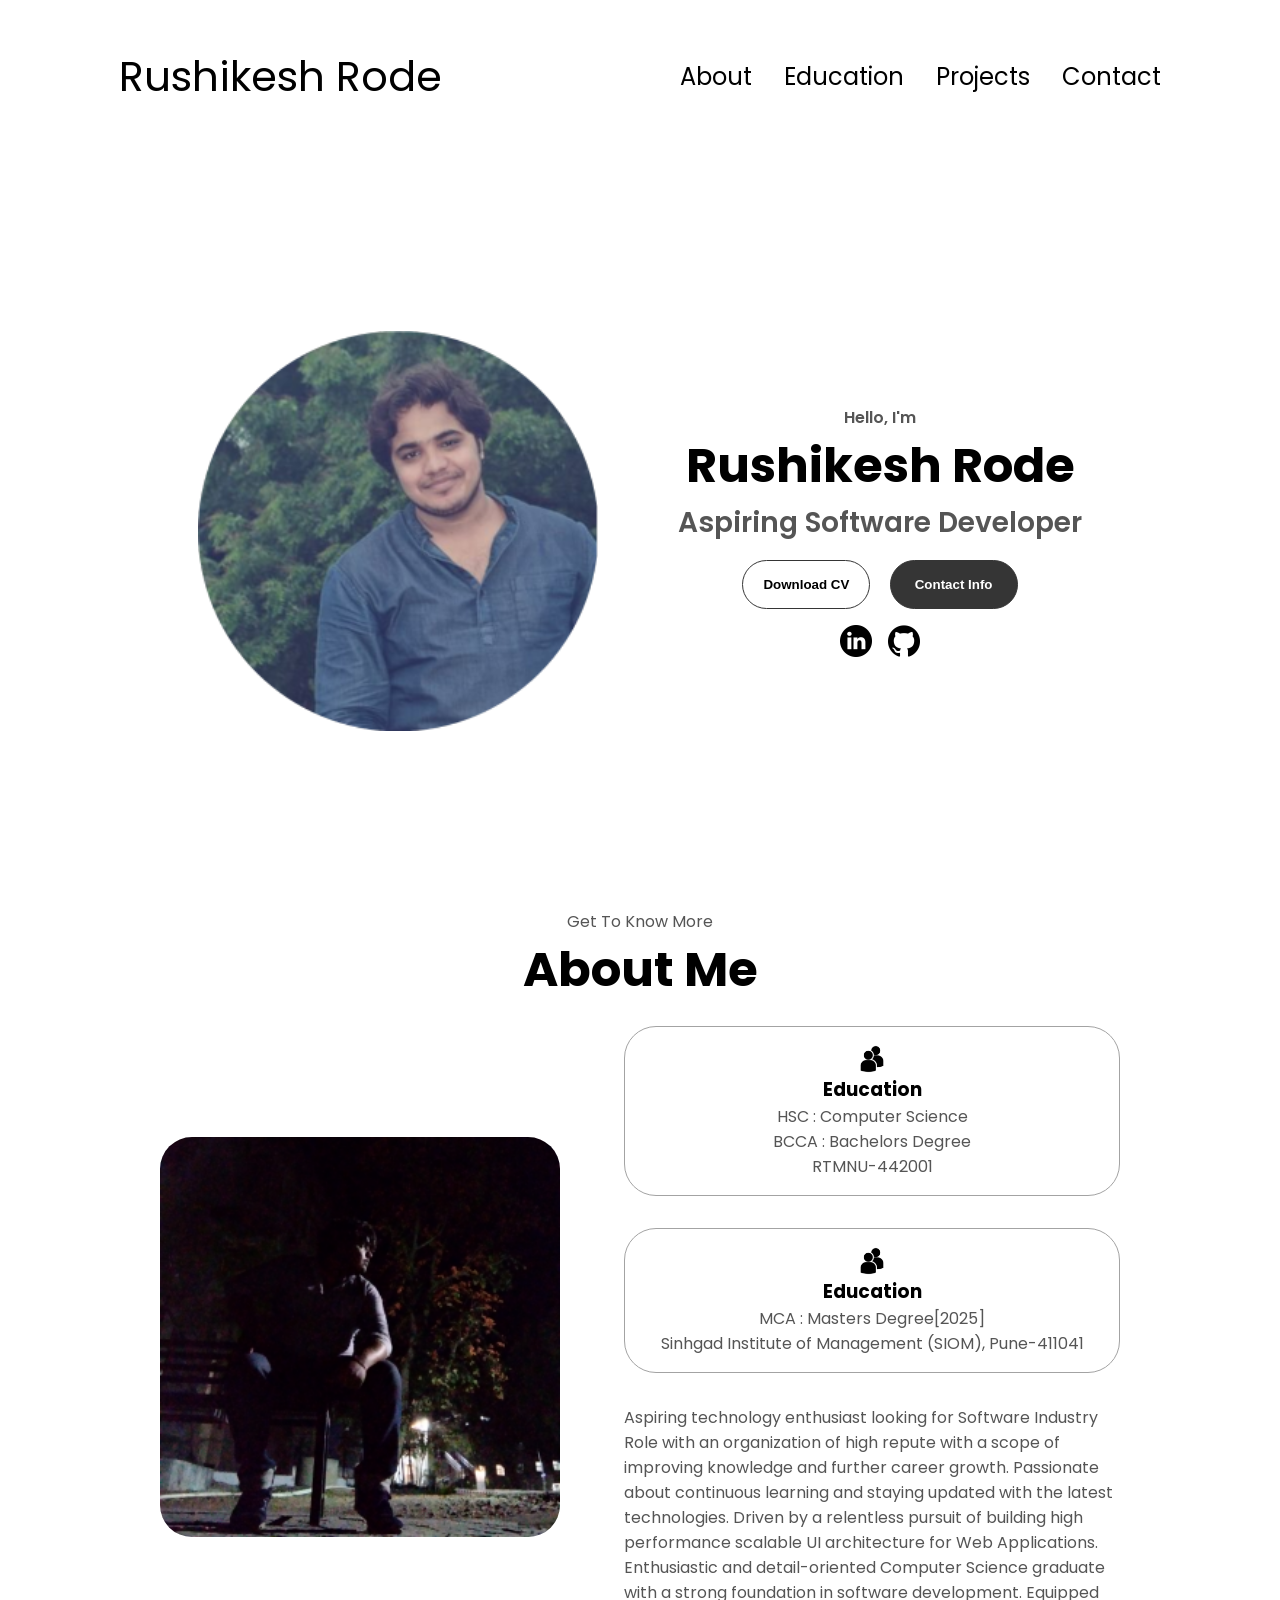
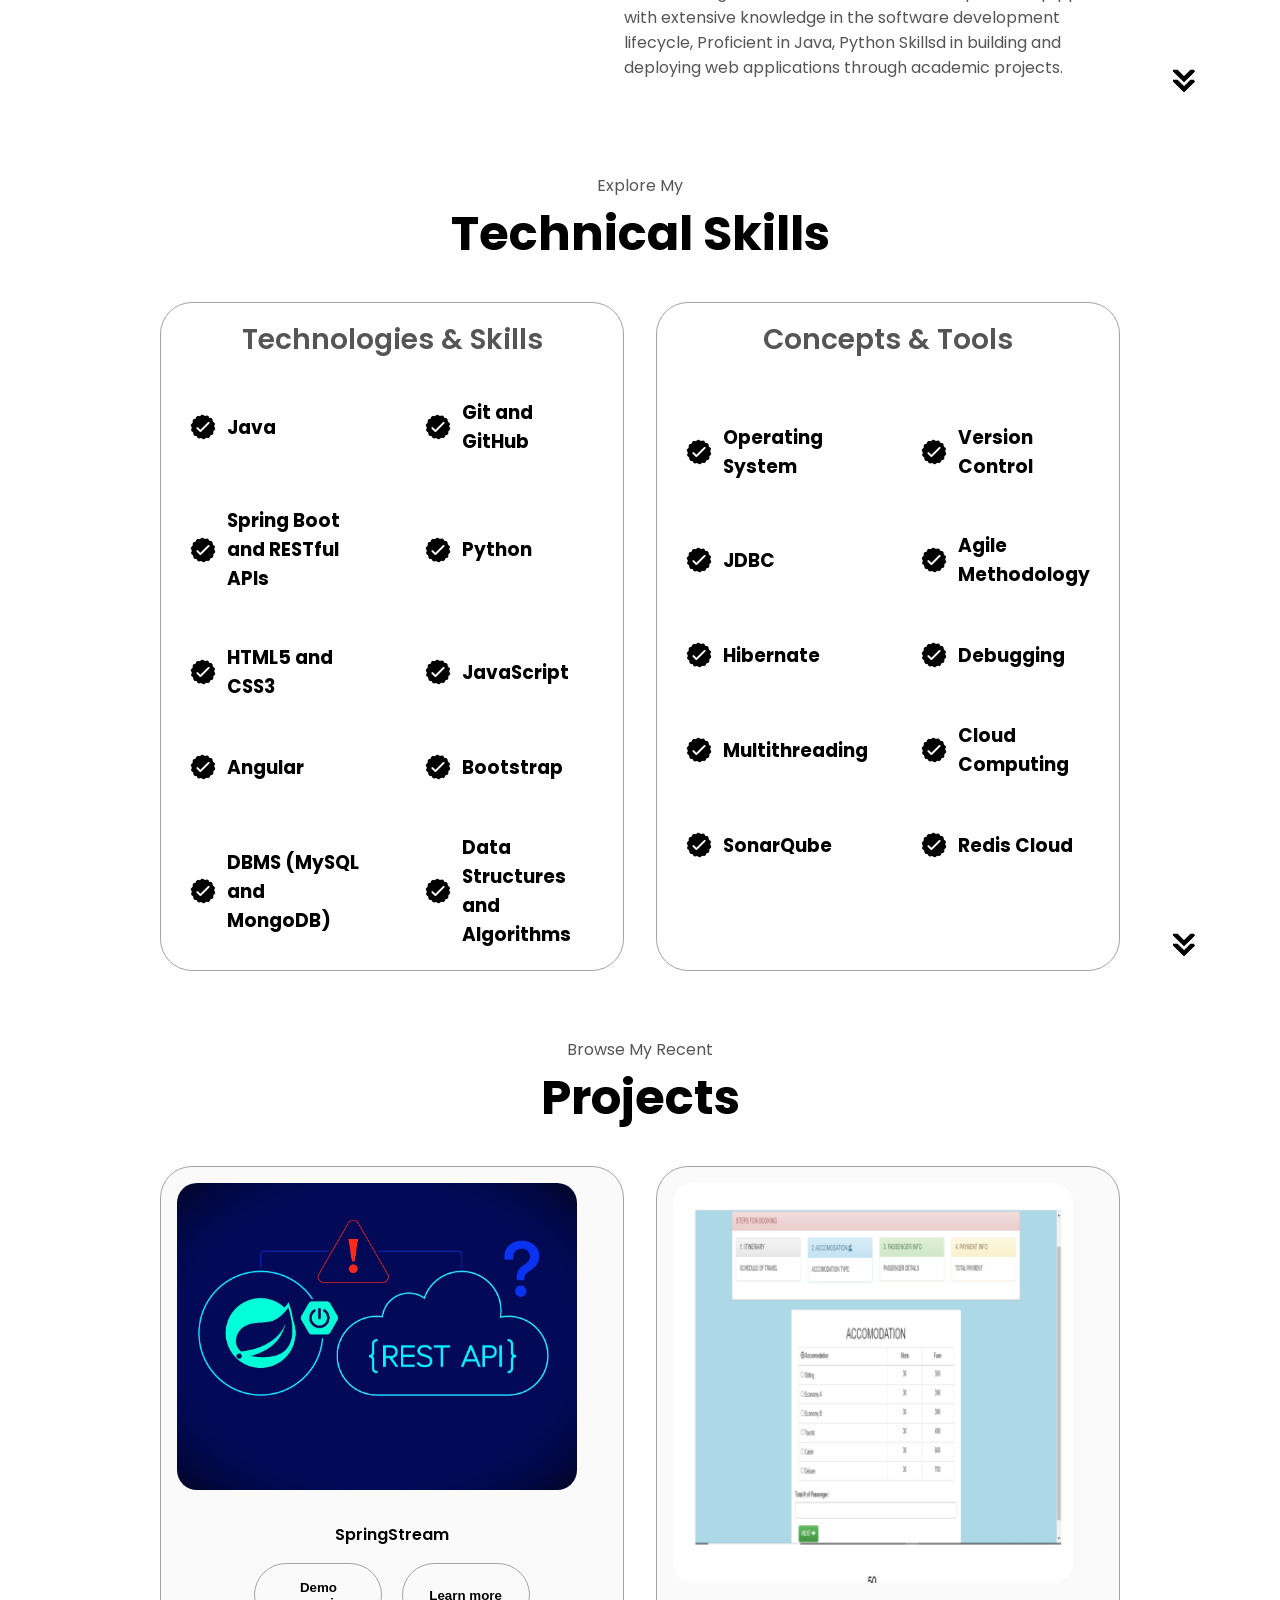
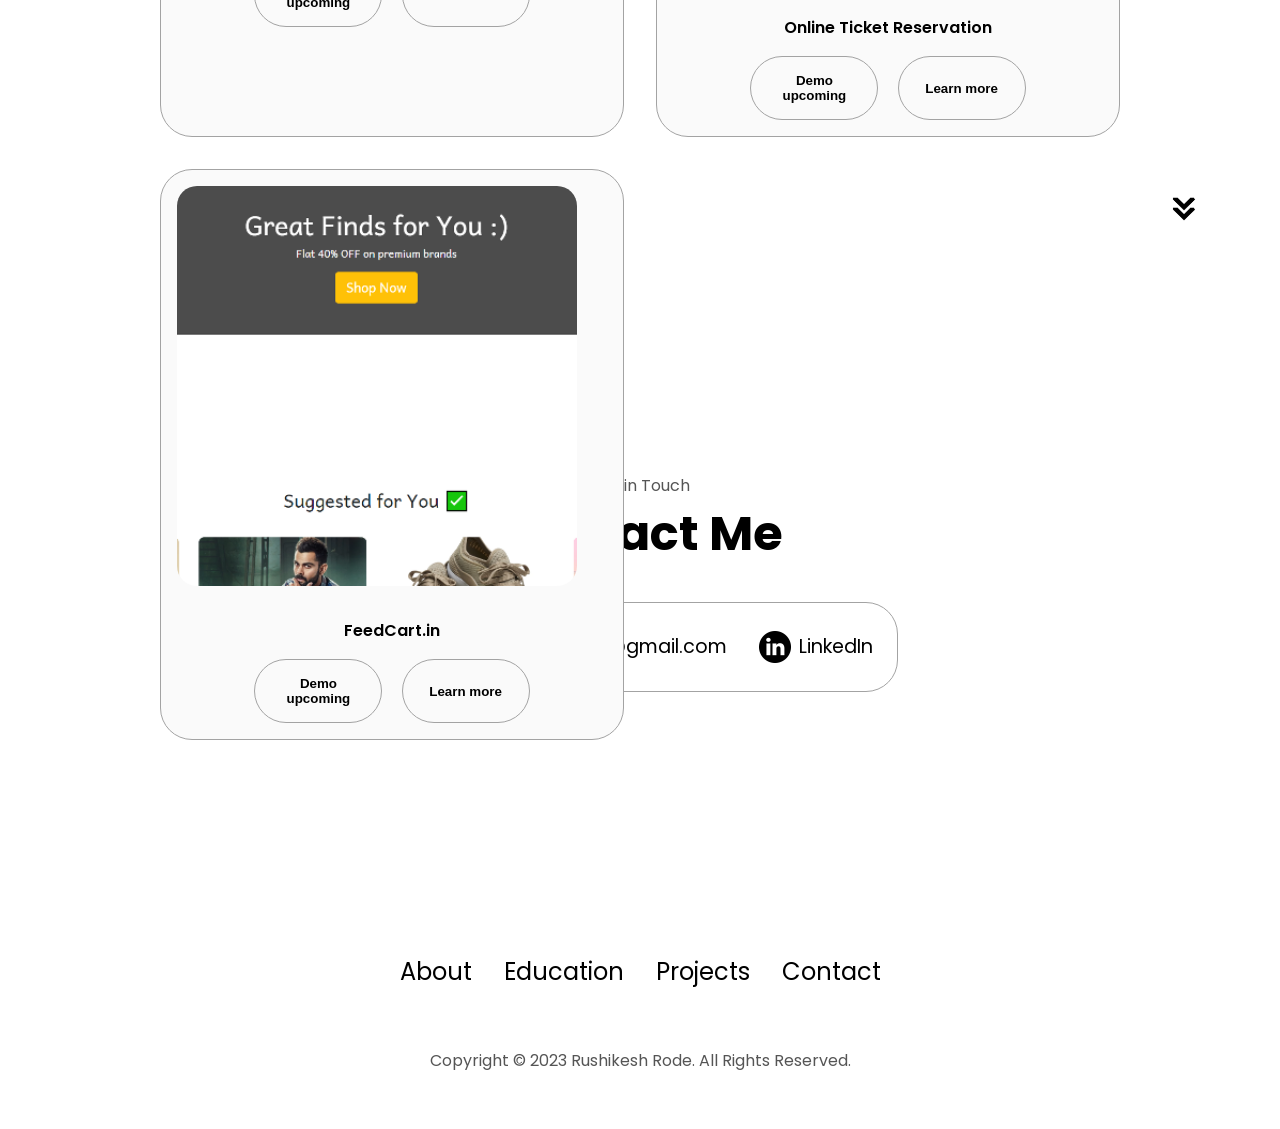
==== commit 2ea0b896: "back btn fixed" ====
--- a/index.html
+++ b/index.html
@@ -395,7 +395,6 @@
                 </ul>
             </div>
         </nav>
-    
         <p>Copyright &#169; 2023 Rushikesh Rode. All Rights Reserved.</p>
     
     </footer>
--- a/style.css
+++ b/style.css
@@ -412,22 +412,3 @@
 
 /* -------------------views-------------- */
 
-body {
-    overflow-x: hidden;
-}
-@media (max-width: 768px) {
-    .your-class {
-        flex-direction: column;
-        text-align: center;
-        width: 100%;
-    }
-}
-img {
-    max-width: 100%;
-    height: auto;
-}
-.button {
-    width: auto;
-    padding: 10px;
-    font-size: 14px;
-}
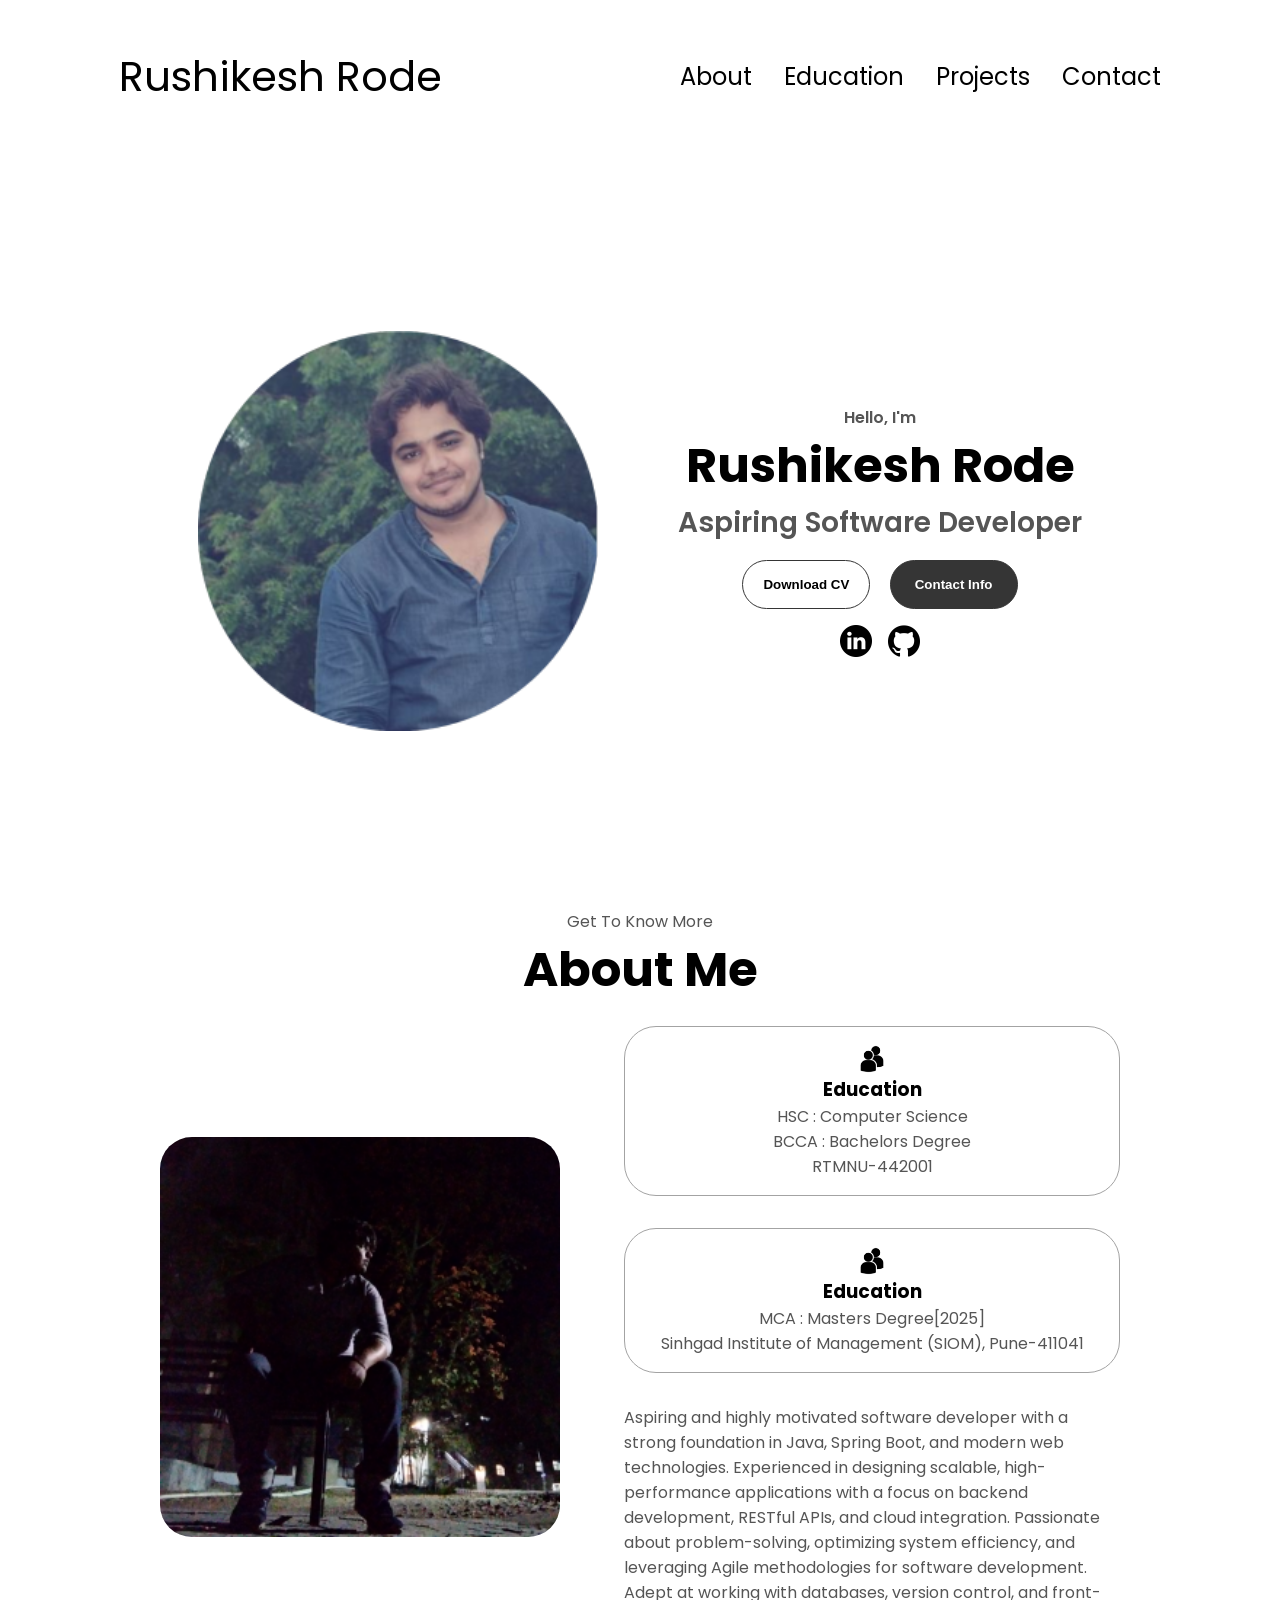
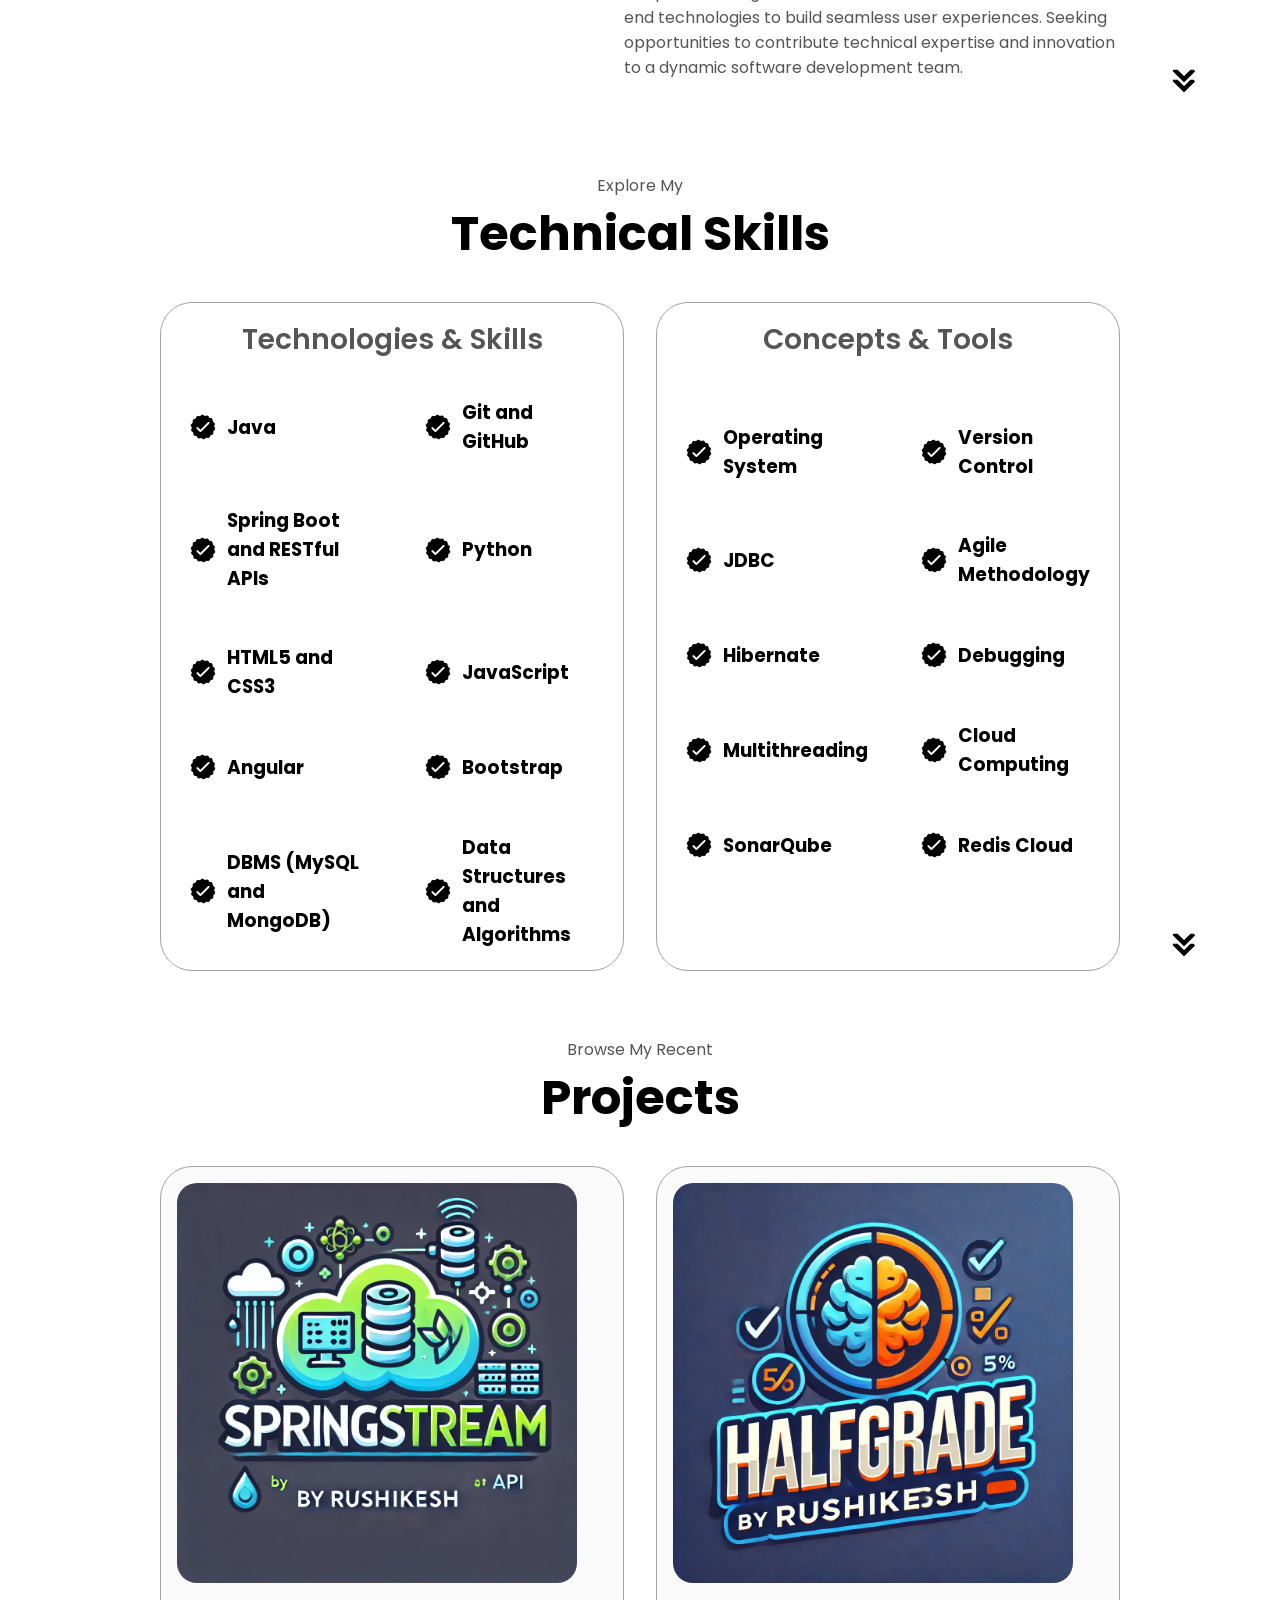
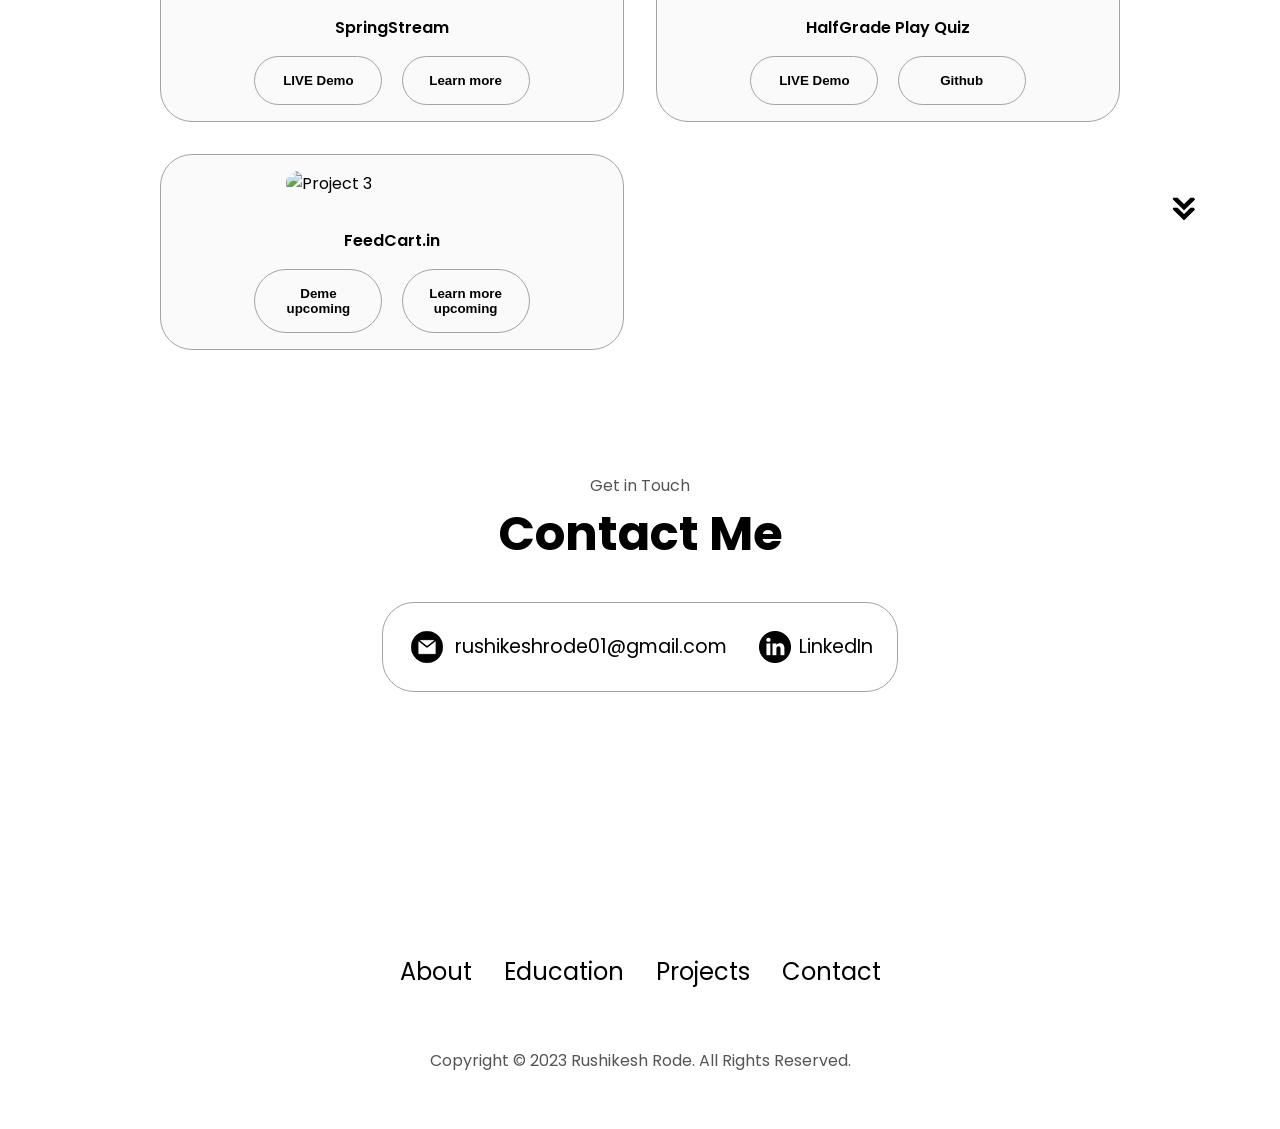
==== commit 55b985d8: "#2HalfGrade added" ====
--- a/index.html
+++ b/index.html
@@ -6,7 +6,7 @@
     <meta charset="UTF-8">
     <meta name="viewport" content="width=device-width, initial-scale=1.0">
     <link rel="icon" type="image/png" href="favicon.png">
-    <title>Rushikesh Rode Portfolio</title>
+    <title>Rushikesh's Portfolio</title>
     <link rel="stylesheet" href="style.css" />
 
 </head>
@@ -94,13 +94,13 @@
 
                 <div class="text-container">
                     <p>
-                        Aspiring technology enthusiast looking for Software Industry Role with an organization of high repute with a scope of
-                        improving knowledge and further career growth. Passionate about continuous learning and staying updated with the latest
-                        technologies.
-                        Driven by a relentless pursuit of building high performance scalable UI architecture for Web Applications.
-                        Enthusiastic and detail-oriented Computer Science graduate with a strong foundation in software development.
-                        Equipped with extensive knowledge in the software development lifecycle, Proficient in Java, Python Skillsd in
-                        building and deploying web applications through academic projects.
+                        Aspiring and highly motivated software developer with a strong foundation in Java, Spring Boot,
+                        and modern web technologies. Experienced in designing scalable, high-performance applications
+                        with a focus on backend development, RESTful APIs, and cloud integration. Passionate about
+                        problem-solving, optimizing system efficiency, and leveraging Agile methodologies for software
+                        development. Adept at working with databases, version control, and front-end technologies to
+                        build seamless user experiences. Seeking opportunities to contribute technical expertise and
+                        innovation to a dynamic software development team.
                     </p>
                 </div>
 
@@ -202,7 +202,7 @@
                                 <h3>Data Structures and Algorithms</h3>
                                 <!-- <p>Intermediate</p> -->
                             </div>
-                        </article>                      
+                        </article>
 
                     </div>
                 </div>
@@ -214,7 +214,7 @@
                         <article>
                             <img src="./assets/checkmark.png" alt="Skills icon" class="icon" />
                             <div>
-                                <h3>Operating  System</h3>
+                                <h3>Operating System</h3>
                                 <!-- <p>Basic</p> -->
                             </div>
                         </article>
@@ -222,7 +222,7 @@
                         <article>
                             <img src="./assets/checkmark.png" alt="Skills icon" class="icon" />
                             <div>
-                                <h3>Version  Control</h3>
+                                <h3>Version Control</h3>
                                 <!-- <p>Intermediate</p> -->
                             </div>
                         </article>
@@ -238,7 +238,7 @@
                         <article>
                             <img src="./assets/checkmark.png" alt="Skills icon" class="icon" />
                             <div>
-                                <h3>Agile  Methodology</h3>
+                                <h3>Agile Methodology</h3>
                                 <!-- <p>Intermediate</p> -->
                             </div>
                         </article>
@@ -312,45 +312,48 @@
 
                 <div class="details ccolor">
                     <div class="article">
-                        <img src="./assets/sLogo.jpg" alt="Project 1" class="pimg" />
+                        <img src="./assets/SpringStream.webp" alt="Project 1" class="pimg" />
                     </div>
                     <h2 class="skillstitle ptitle">SpringStream</h2>
                     <div class="button">
-                        <button class="btn buttonc2 pbtn" onclick="location.href='https://github.com/'">
-                            Demo upcoming
-                        </button>
-                        <button class="btn buttonc2 pbtn" onclick="location.href='./projects/SpringStream/springStream.html'">
+                        <button class="btn buttonc2 pbtn" onclick="location.href='https://springstream.onrender.com'">
+                            LIVE Demo
+                        </button>
+                        <button class="btn buttonc2 pbtn"
+                            onclick="location.href='./projects/SpringStream/springStream.html'">
                             Learn more
                         </button>
                     </div>
                 </div>
-                
+
                 <div class="details ccolor">
                     <div class="article">
-                        <img src="./assets/project-2.png" alt="Project 2" class="pimg" />
-                    </div>
-                    <h2 class="skillstitle ptitle">Online Ticket Reservation</h2>
+                        <img src="./assets/HlafGradeV2.webp" alt="Project 2" class="pimg" />
+                    </div>
+                    <h2 class="skillstitle ptitle">HalfGrade Play Quiz</h2>
                     <div class="button">
-                        <button class="btn buttonc2 pbtn" onclick="location.href='https://github.com/'">
-                            Demo upcoming
-                        </button>
-                        <button class="btn buttonc2 pbtn" onclick="location.href='https://github.com/'">
-                            Learn more
+                        <button class="btn buttonc2 pbtn"
+                            onclick="location.href='https://rushikeshrode.github.io/HalfGrade/'">
+                            LIVE Demo
+                        </button>
+                        <button class="btn buttonc2 pbtn"
+                            onclick="location.href='https://github.com/rushikeshrode/HalfGrade.git'">
+                            Github
                         </button>
                     </div>
                 </div>
 
                 <div class="details ccolor">
                     <div class="article">
-                        <img src="./assets/project-3.png" alt="Project 3" class="pimg" />
+                        <img src="https://wallpaperaccess.com/full/2593043.jpg" alt="Project 3" class="pimg" />
                     </div>
                     <h2 class="skillstitle ptitle">FeedCart.in</h2>
                     <div class="button">
                         <button class="btn buttonc2 pbtn" onclick="location.href='https://github.com/'">
-                            Demo upcoming
+                            Deme upcoming
                         </button>
                         <button class="btn buttonc2 pbtn" onclick="location.href='https://github.com/'">
-                            Learn more
+                            Learn more upcoming
                         </button>
                     </div>
                 </div>
@@ -361,28 +364,30 @@
     </section>
 
     <!-- contact me section -->
-    
+
     <section id="contact">
-    
+
         <p class="sectext1">Get in Touch</p>
         <h1 class="title">Contact Me</h1>
-    
+
         <div class="contact-me">
-    
+
             <div class="cinfo">
                 <img src="./assets/email.png" alt="Email icon" class="icon contact-icon email-icon" />
                 <p><a href="mailto:rushikeshrode01@gmail.com">rushikeshrode01@gmail.com</a></p>
             </div>
-    
+
             <div class="cinfo">
                 <img src="./assets/linkedin.png" alt="LinkedIn icon" class="icon contact-icon" />
-                <p><a href="https://www.linkedin.com/in/rushikesh-rode-097572312?utm_source=share&utm_campaign=share_via&utm_content=profile&utm_medium=android_app">LinkedIn</a></p>
-            </div>
-    
-        </div>
-    
+                <p><a
+                        href="https://www.linkedin.com/in/rushikesh-rode-097572312?utm_source=share&utm_campaign=share_via&utm_content=profile&utm_medium=android_app">LinkedIn</a>
+                </p>
+            </div>
+
+        </div>
+
     </section>
-    
+
     <footer>
         <nav>
             <!-- <div class="nav-links-container"> -->
@@ -396,10 +401,11 @@
             </div>
         </nav>
         <p>Copyright &#169; 2023 Rushikesh Rode. All Rights Reserved.</p>
-    
+
     </footer>
-    
+
     <script src="script.js"></script>
-    
+
 </body>
+
 </html>
--- a/style.css
+++ b/style.css
@@ -1,5 +1,3 @@
-
-
 
 @import url("https://fonts.googleapis.com/css2?family=Poppins:wght@300;400;500;600&display=swap");
 
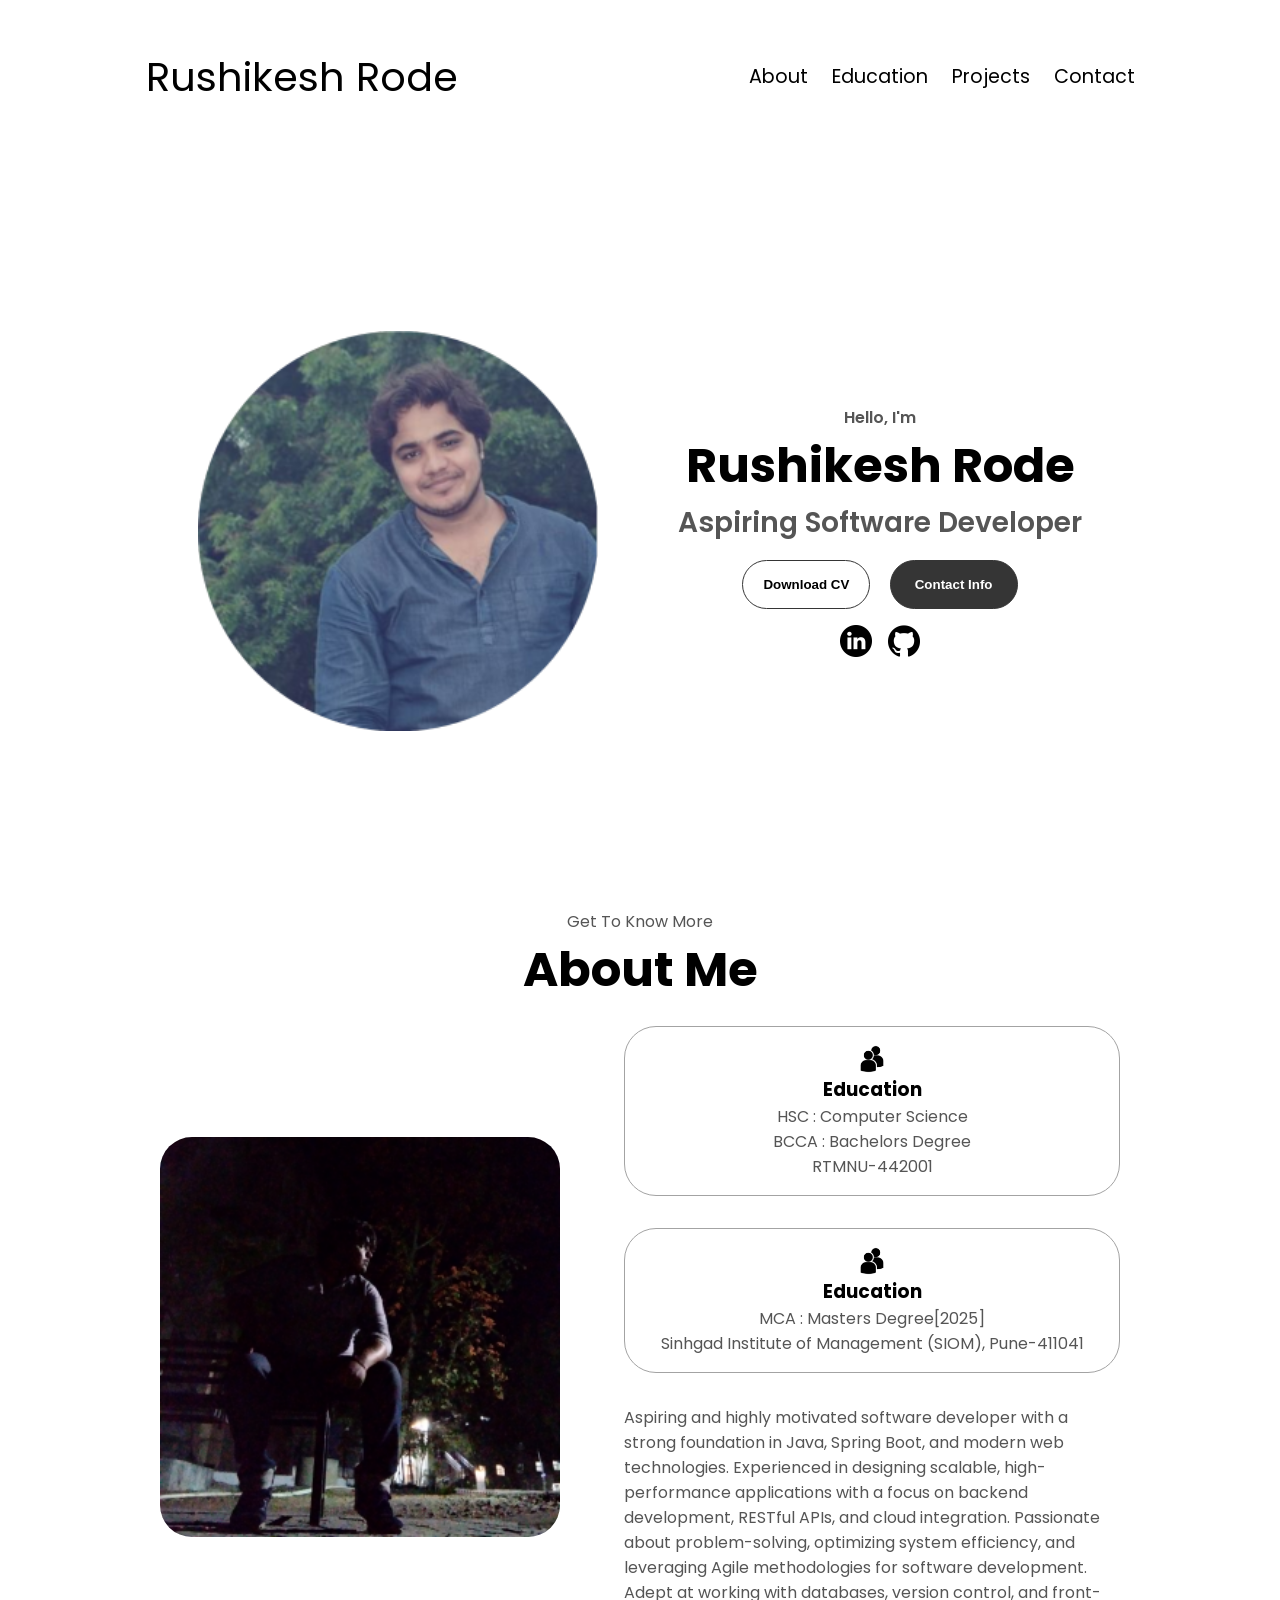
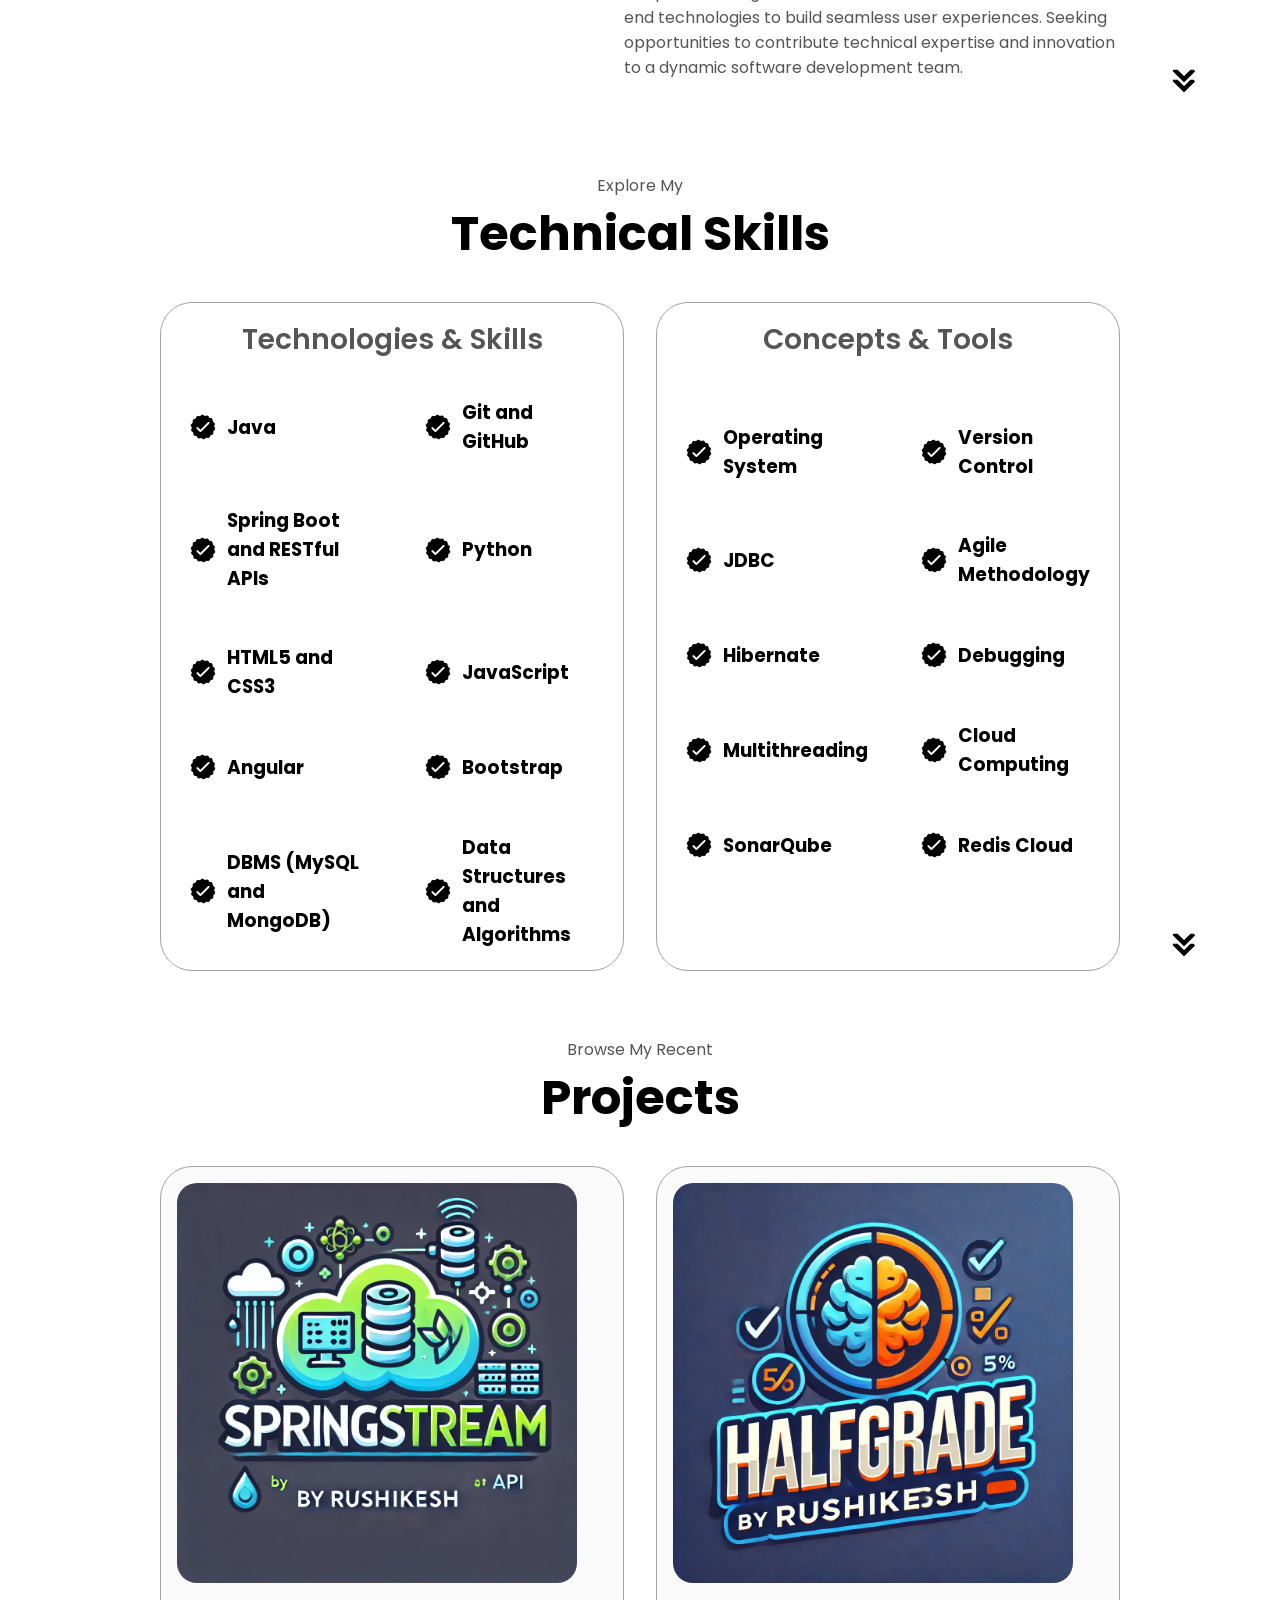
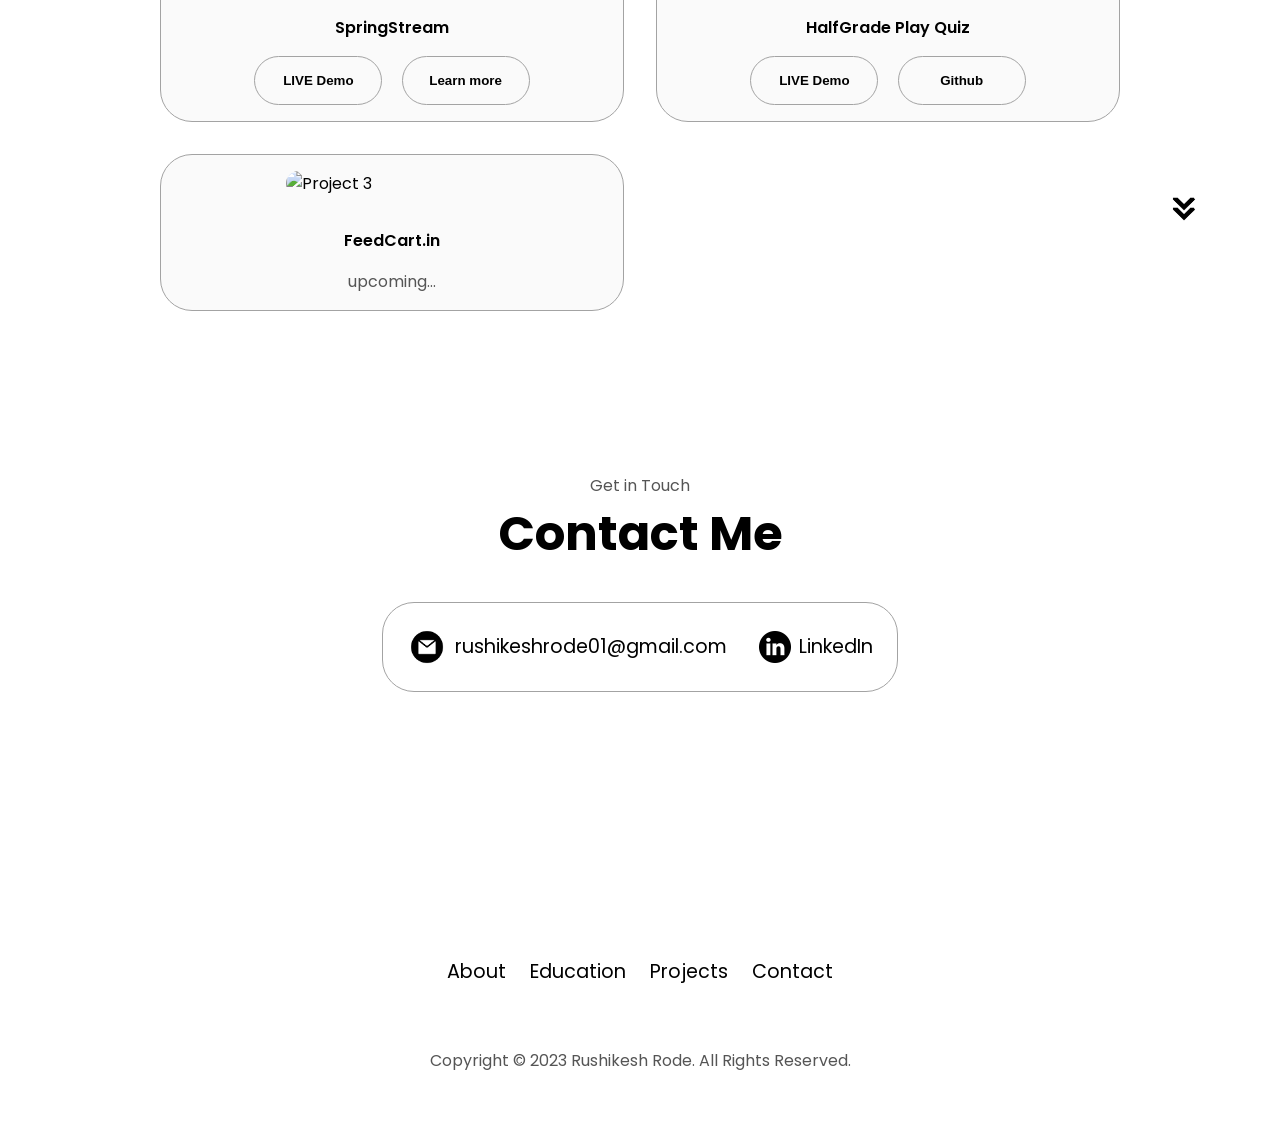
==== commit 20e45f65: "prod v7" ====
--- a/index.html
+++ b/index.html
@@ -316,13 +316,18 @@
                     </div>
                     <h2 class="skillstitle ptitle">SpringStream</h2>
                     <div class="button">
-                        <button class="btn buttonc2 pbtn" onclick="location.href='https://springstream.onrender.com'">
+                        <button class="btn buttonc2 pbtn" onclick="window.open('https://springstream.onrender.com', '_blank')">
                             LIVE Demo
                         </button>
                         <button class="btn buttonc2 pbtn"
+                            onclick="window.open('./projects/SpringStream/springStream.html', '_blank')">
+                            Learn more
+                        </button>
+
+                        <!-- <button class="btn buttonc2 pbtn"
                             onclick="location.href='./projects/SpringStream/springStream.html'">
                             Learn more
-                        </button>
+                        </button> -->
                     </div>
                 </div>
 
@@ -333,7 +338,7 @@
                     <h2 class="skillstitle ptitle">HalfGrade Play Quiz</h2>
                     <div class="button">
                         <button class="btn buttonc2 pbtn"
-                            onclick="location.href='https://rushikeshrode.github.io/HalfGrade/'">
+                            onclick="window.open('https://rushikeshrode.github.io/HalfGrade/', '_blank')">
                             LIVE Demo
                         </button>
                         <button class="btn buttonc2 pbtn"
@@ -349,12 +354,15 @@
                     </div>
                     <h2 class="skillstitle ptitle">FeedCart.in</h2>
                     <div class="button">
-                        <button class="btn buttonc2 pbtn" onclick="location.href='https://github.com/'">
+                        <p>
+                            upcoming...
+                        </p>
+                        <!-- <button class="btn buttonc2 pbtn" onclick="window.open('https://rushikeshrode.github.io/Portfolio/')">
                             Deme upcoming
                         </button>
-                        <button class="btn buttonc2 pbtn" onclick="location.href='https://github.com/'">
+                        <button class="btn buttonc2 pbtn" onclick="window.open('https://rushikeshrode.github.io/Portfolio/')">
                             Learn more upcoming
-                        </button>
+                        </button> -->
                     </div>
                 </div>
 
@@ -379,7 +387,7 @@
 
             <div class="cinfo">
                 <img src="./assets/linkedin.png" alt="LinkedIn icon" class="icon contact-icon" />
-                <p><a
+                <p><a target="_blank"
                         href="https://www.linkedin.com/in/rushikesh-rode-097572312?utm_source=share&utm_campaign=share_via&utm_content=profile&utm_medium=android_app">LinkedIn</a>
                 </p>
             </div>
--- a/style.css
+++ b/style.css
@@ -32,9 +32,9 @@
 }
 
 .navbarlinks {
-    gap: 2rem;
+    gap: 1.5rem;
     list-style: none;
-    font-size: 1.5rem;
+    font-size: 1.2rem;
 }
 
 
@@ -52,7 +52,7 @@
 }
 
 .logo {
-    font-size: 2.6rem;
+    font-size: 2.5rem;
 }
 
 .logo:hover {
@@ -410,3 +410,13 @@
 
 /* -------------------views-------------- */
 
+@media screen and (max-width: 768px) {
+    .aboutme {
+        grid-template-columns: 1fr; /* Stack skills in one column */
+    }
+
+    .article {
+        grid-template-columns: repeat(2, minmax(120px, 1fr)); /* Reduce to 2 columns */
+        gap: 1rem;
+    }
+}
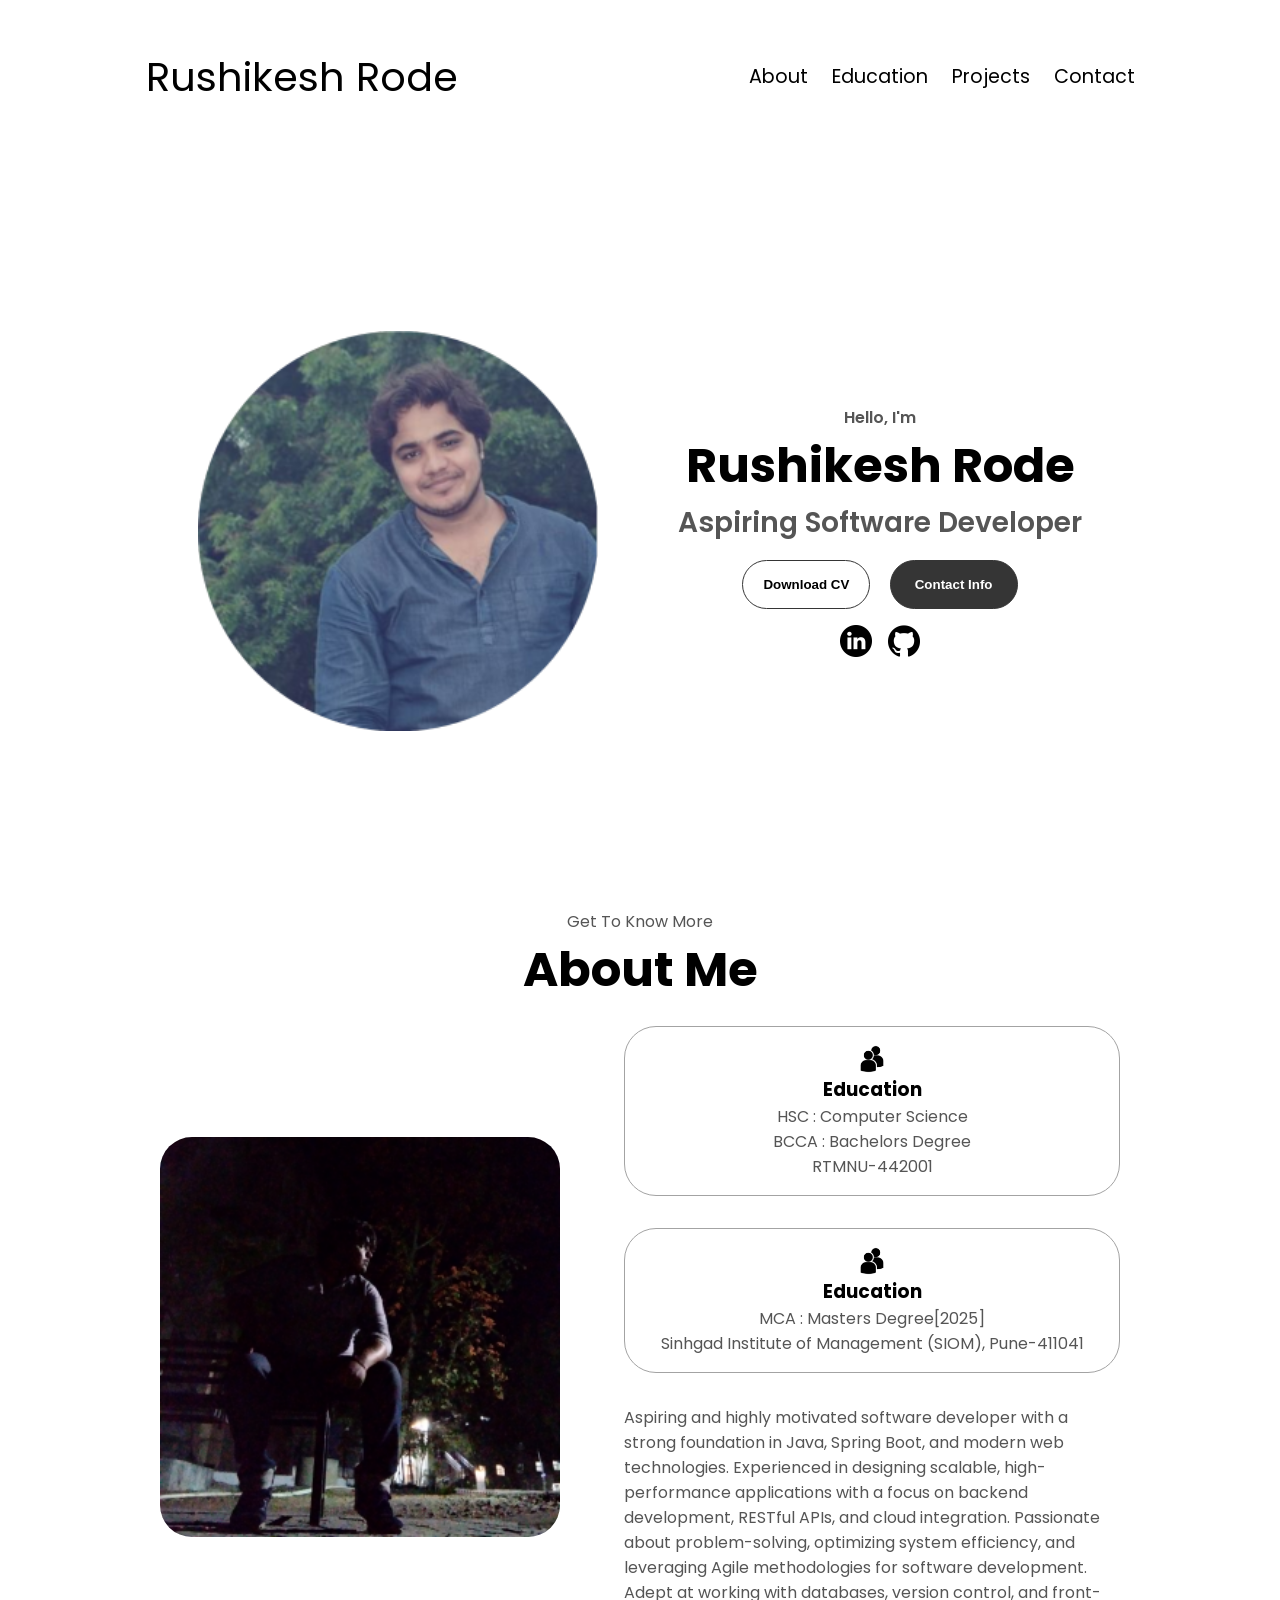
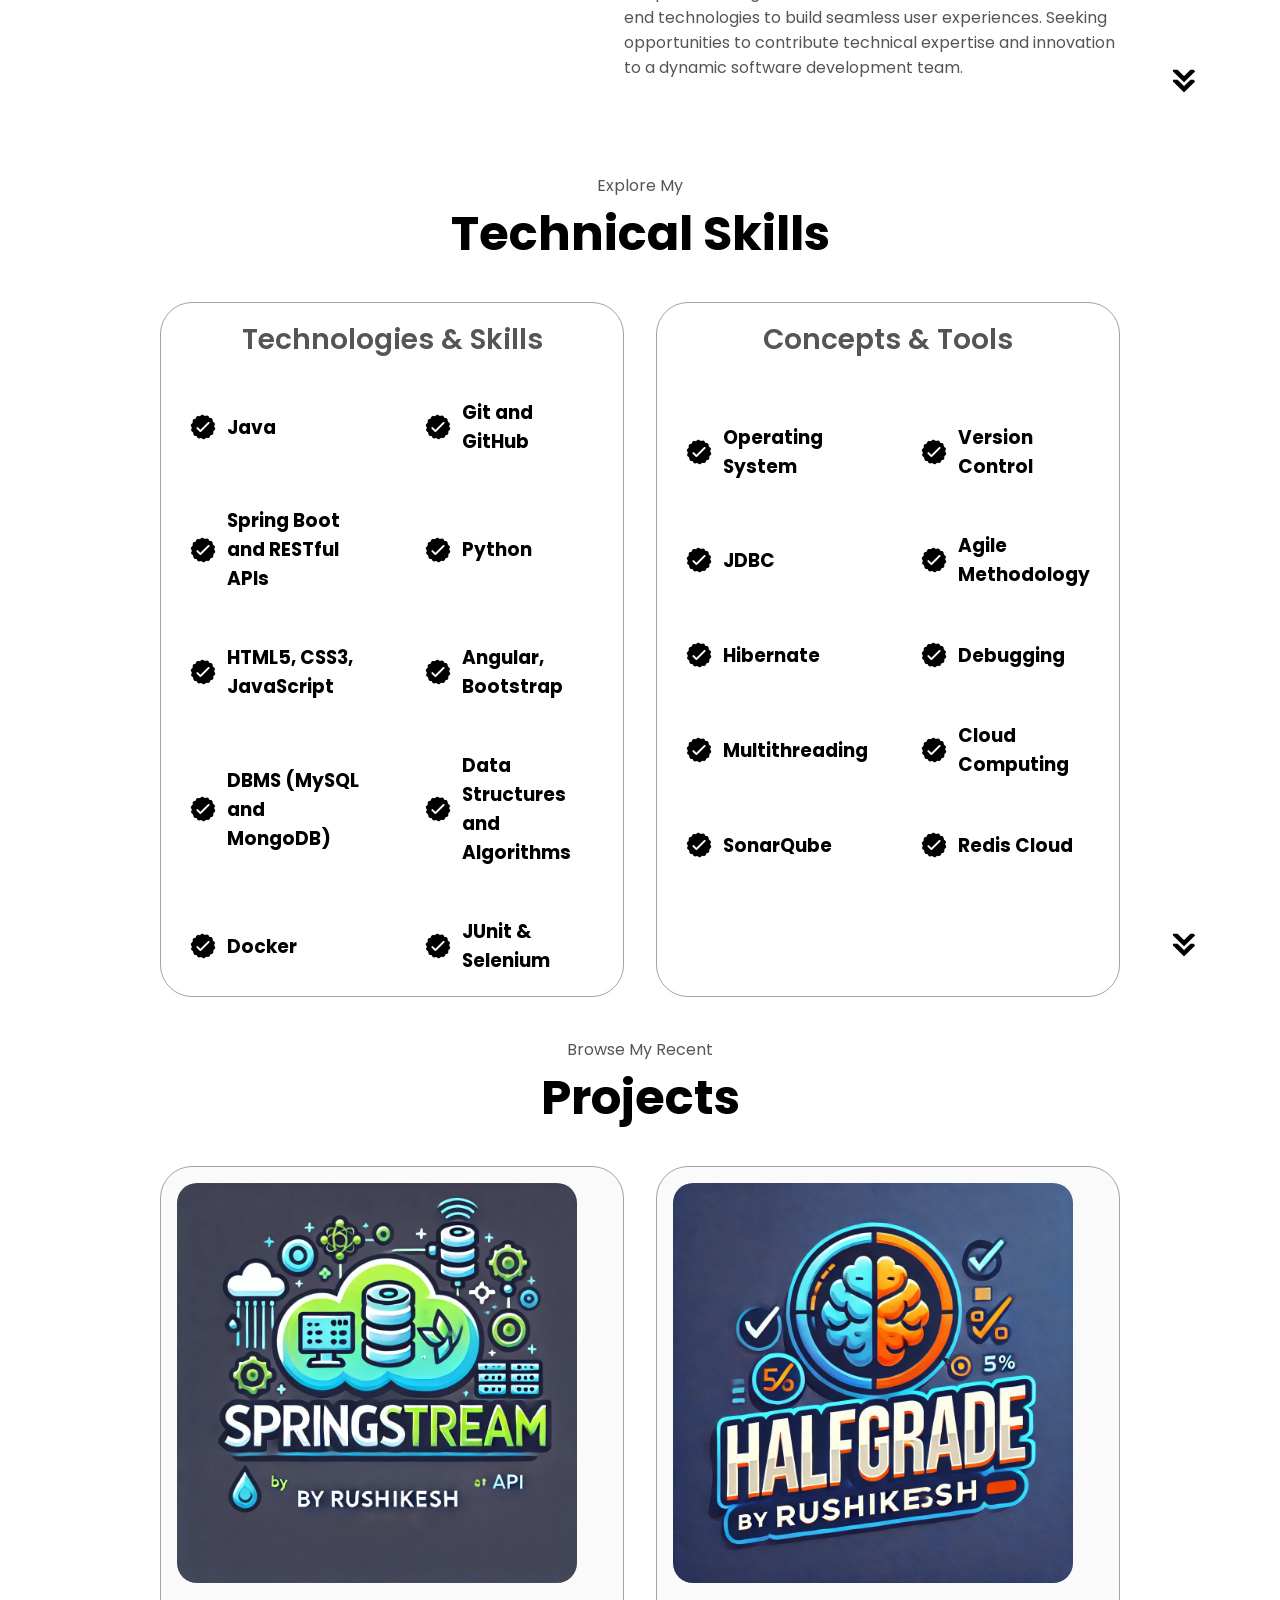
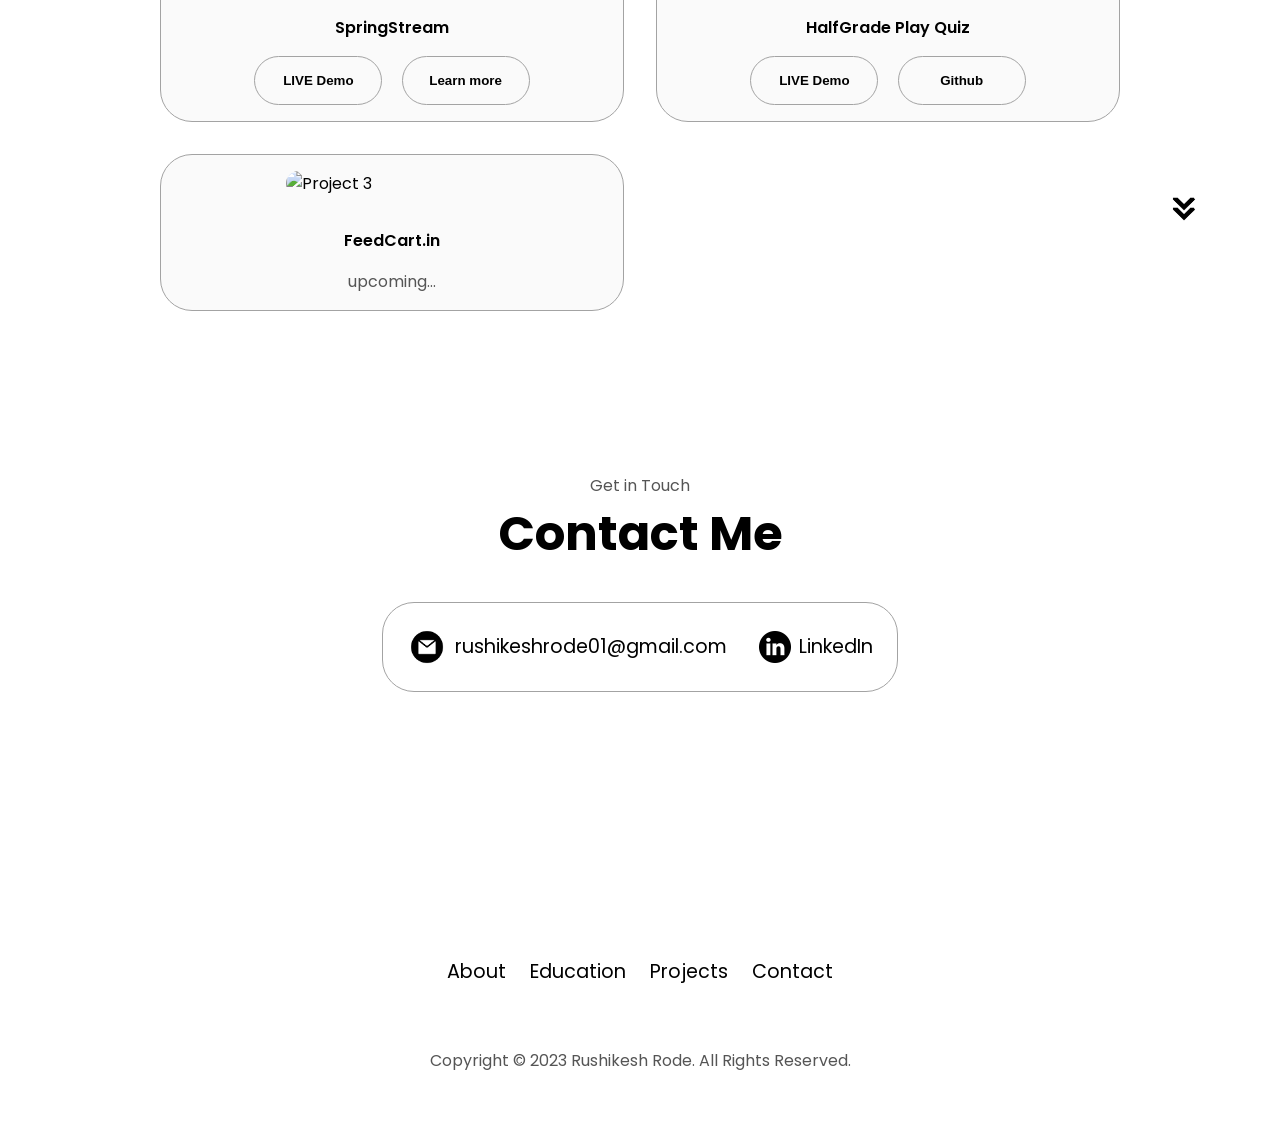
==== commit 43eae575: "resume updates" ====
--- a/index.html
+++ b/index.html
@@ -159,23 +159,15 @@
                         <article>
                             <img src="./assets/checkmark.png" alt="Skills icon" class="icon" />
                             <div>
-                                <h3>HTML5 and CSS3</h3>
-                                <!-- <p>Intermediate</p> -->
-                            </div>
-                        </article>
-
-                        <article>
-                            <img src="./assets/checkmark.png" alt="Skills icon" class="icon" />
-                            <div>
-                                <h3>JavaScript</h3>
-                                <!-- <p>Intermediate</p> -->
-                            </div>
-                        </article>
-
-                        <article>
-                            <img src="./assets/checkmark.png" alt="Skills icon" class="icon" />
-                            <div>
-                                <h3>Angular</h3>
+                                <h3>HTML5, CSS3, JavaScript</h3>
+                                <!-- <p>Intermediate</p> -->
+                            </div>
+                        </article>
+
+                        <article>
+                            <img src="./assets/checkmark.png" alt="Skills icon" class="icon" />
+                            <div>
+                                <h3>Angular, Bootstrap</h3>
                                 <!-- <p>Basic</p> -->
                             </div>
                         </article>
@@ -183,14 +175,6 @@
                         <article>
                             <img src="./assets/checkmark.png" alt="Skills icon" class="icon" />
                             <div>
-                                <h3>Bootstrap</h3>
-                                <!-- <p>Intermediate</p> -->
-                            </div>
-                        </article>
-
-                        <article>
-                            <img src="./assets/checkmark.png" alt="Skills icon" class="icon" />
-                            <div>
                                 <h3>DBMS (MySQL and MongoDB)</h3>
                                 <!-- <p>Intermediate</p> -->
                             </div>
@@ -200,6 +184,20 @@
                             <img src="./assets/checkmark.png" alt="Skills icon" class="icon" />
                             <div>
                                 <h3>Data Structures and Algorithms</h3>
+                                <!-- <p>Intermediate</p> -->
+                            </div>
+                        </article>
+                        <article>
+                            <img src="./assets/checkmark.png" alt="Skills icon" class="icon" />
+                            <div>
+                                <h3>Docker</h3>
+                                <!-- <p>Intermediate</p> -->
+                            </div>
+                        </article>
+                        <article>
+                            <img src="./assets/checkmark.png" alt="Skills icon" class="icon" />
+                            <div>
+                                <h3>JUnit & Selenium</h3>
                                 <!-- <p>Intermediate</p> -->
                             </div>
                         </article>
@@ -290,6 +288,8 @@
                                 <!-- <p>Intermediate</p> -->
                             </div>
                         </article>
+                      
+                        
                     </div>
                 </div>
             </div>
